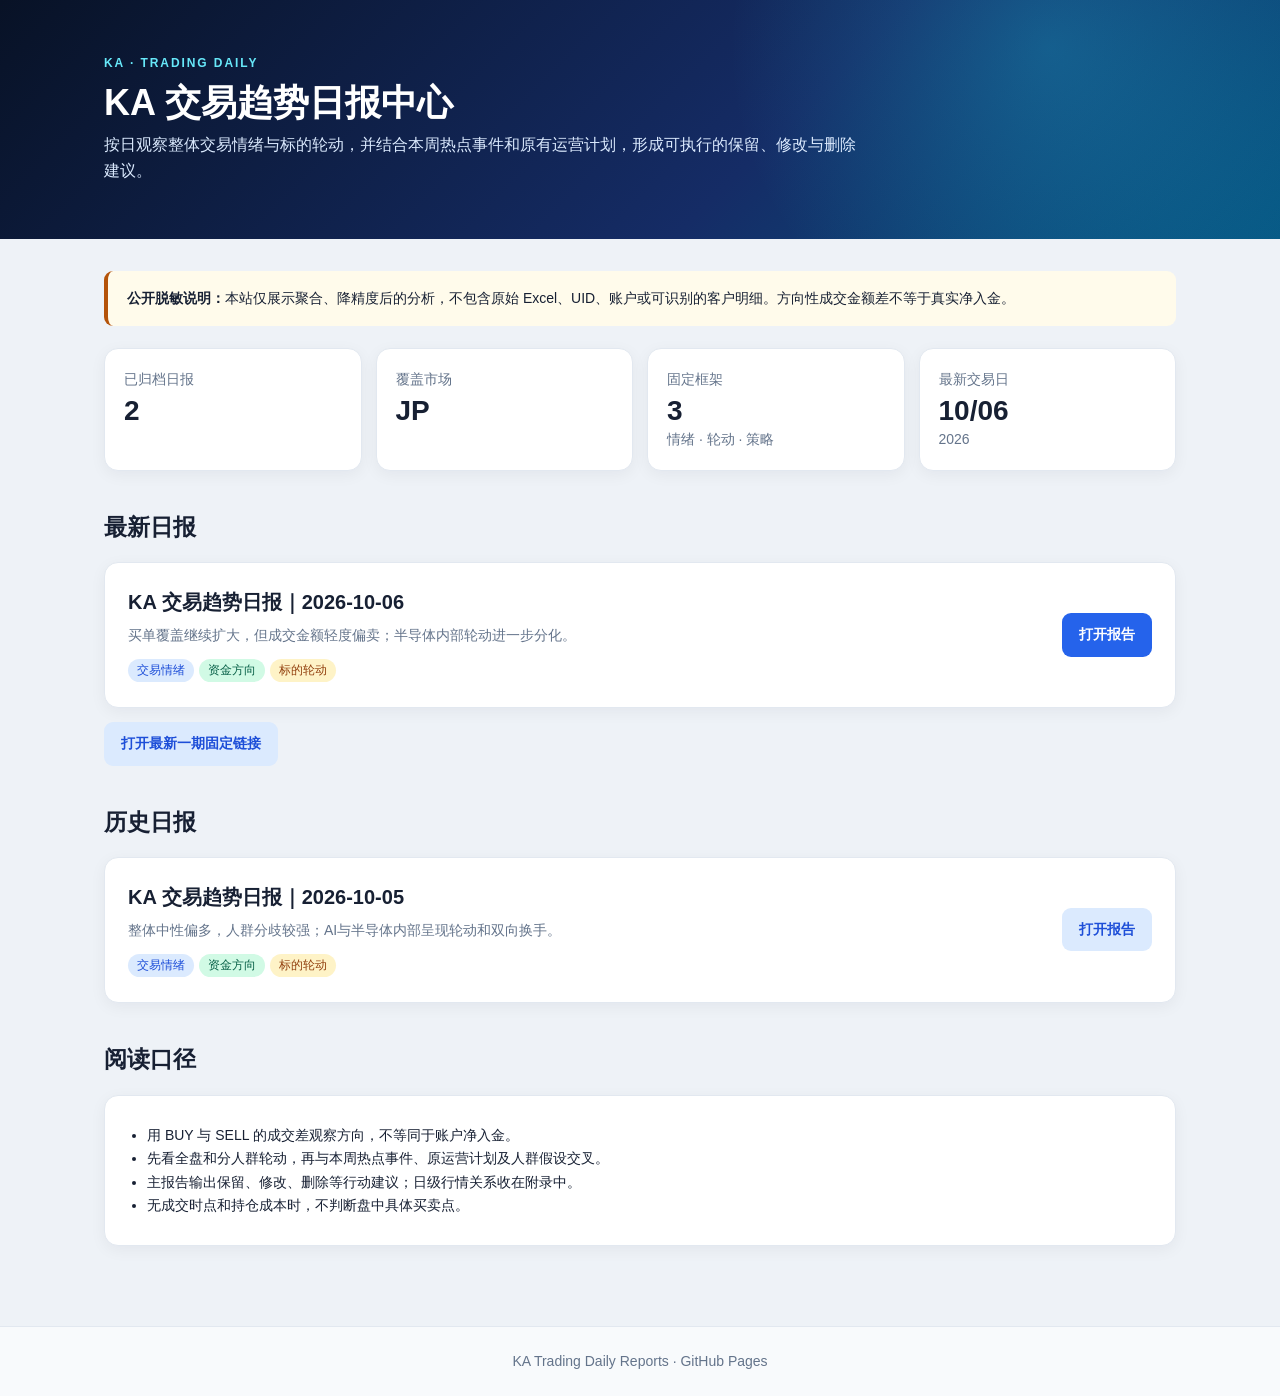
==== index.html @ fd9e090b "Publish KA trading report for 2026-10-06 Co-Authored-By: Claude <noreply@anthropic.com>" ====
<!doctype html>
<html lang="zh-CN">
<head>
  <meta charset="utf-8">
  <meta name="viewport" content="width=device-width,initial-scale=1">
  <meta name="robots" content="noindex,nofollow">
  <title>KA 交易趋势日报中心</title>
  <link rel="stylesheet" href="assets/site.css">
</head>
<body>
<header class="hero"><div class="shell"><div class="eyebrow">KA · TRADING DAILY</div><h1>KA 交易趋势日报中心</h1><p>按日观察整体交易情绪与标的轮动，并结合本周热点事件和原有运营计划，形成可执行的保留、修改与删除建议。</p></div></header>
<main class="shell wrap">
  <div class="notice"><strong>公开脱敏说明：</strong>本站仅展示聚合、降精度后的分析，不包含原始 Excel、UID、账户或可识别的客户明细。方向性成交金额差不等于真实净入金。</div>
  <div class="summary">
    <div class="card"><div class="label">已归档日报</div><div class="value">2</div></div>
    <div class="card"><div class="label">覆盖市场</div><div class="value">JP</div></div>
    <div class="card"><div class="label">固定框架</div><div class="value">3</div><div class="label">情绪 · 轮动 · 策略</div></div>
    <div class="card"><div class="label">最新交易日</div><div class="value">10/06</div><div class="label">2026</div></div>
  </div>
  <h2 class="section-title">最新日报</h2>
  <article class="report-card">
    <div><h2>KA 交易趋势日报｜2026-10-06</h2><p>买单覆盖继续扩大，但成交金额轻度偏卖；半导体内部轮动进一步分化。</p><div class="tags"><span class="tag">交易情绪</span><span class="tag green">资金方向</span><span class="tag amber">标的轮动</span></div></div>
    <a class="button" href="reports/2026/2026-10-06/?v=20261007-1">打开报告</a>
  </article>
  <p><a class="button secondary" href="latest.html">打开最新一期固定链接</a></p>
  <h2 class="section-title">历史日报</h2>
  <article class="report-card">
    <div><h2>KA 交易趋势日报｜2026-10-05</h2><p>整体中性偏多，人群分歧较强；AI与半导体内部呈现轮动和双向换手。</p><div class="tags"><span class="tag">交易情绪</span><span class="tag green">资金方向</span><span class="tag amber">标的轮动</span></div></div>
    <a class="button secondary" href="reports/2026/2026-10-05/?v=20261006-5">打开报告</a>
  </article>
  <h2 class="section-title">阅读口径</h2>
  <section class="panel"><ul><li>用 BUY 与 SELL 的成交差观察方向，不等同于账户净入金。</li><li>先看全盘和分人群轮动，再与本周热点事件、原运营计划及人群假设交叉。</li><li>主报告输出保留、修改、删除等行动建议；日级行情关系收在附录中。</li><li>无成交时点和持仓成本时，不判断盘中具体买卖点。</li></ul></section>
</main>
<footer>KA Trading Daily Reports · GitHub Pages</footer>
</body>
</html>
---- assets/site.css ----
:root{--ink:#172033;--muted:#64748b;--line:#e2e8f0;--soft:#f8fafc;--blue:#2563eb;--navy:#0f172a;--cyan:#0891b2;--red:#dc2626;--red-soft:#fef2f2;--amber:#b45309;--amber-soft:#fffbeb;--green:#047857;--green-soft:#ecfdf5;--purple:#7c3aed;--purple-soft:#f5f3ff}*{box-sizing:border-box}html{scroll-behavior:smooth}body{margin:0;color:var(--ink);background:#eef2f7;font:14px/1.65 -apple-system,BlinkMacSystemFont,"Segoe UI","PingFang SC","Hiragino Sans GB","Microsoft YaHei",sans-serif}.shell{max-width:1120px;margin:0 auto;padding-left:24px;padding-right:24px}.hero{padding:54px 0;color:#fff;background:radial-gradient(circle at 82% 20%,rgba(34,211,238,.24),transparent 30%),linear-gradient(135deg,#081226,#152c66 60%,#075985)}.hero h1{margin:7px 0 8px;font-size:36px;line-height:1.2}.hero p{max-width:760px;margin:0;color:#dbeafe;font-size:16px}.eyebrow{color:#67e8f9;font-size:12px;font-weight:750;letter-spacing:.16em}.back{display:inline-block;margin-bottom:18px;color:#bae6fd;text-decoration:none}.wrap,.report-body{padding-top:32px;padding-bottom:64px}.notice,.callout{padding:16px 19px;border-left:4px solid var(--amber);border-radius:9px;background:var(--amber-soft)}.callout{border-color:var(--blue);background:#eff6ff}.callout.green{border-color:var(--green);background:var(--green-soft)}.callout.red{border-color:var(--red);background:var(--red-soft)}.summary,.cards,.signals{display:grid;grid-template-columns:repeat(4,1fr);gap:14px;margin:22px 0}.mini-chart{display:grid;grid-template-columns:1fr 1fr;gap:18px;padding:18px 20px;border:1px solid var(--line);border-radius:13px;background:#fff}.chart-group strong{display:block;margin-bottom:9px}.bar-row{display:grid;grid-template-columns:42px 1fr 50px;gap:8px;align-items:center;margin:7px 0}.bar-row b{text-align:right;font-size:12px}.track{height:9px;overflow:hidden;border-radius:9px;background:#e2e8f0}.track i{display:block;height:100%;border-radius:9px}.buy-bar{background:#ef4444}.sell-bar{background:#10b981}.chart-note{grid-column:1/-1;padding-top:11px;border-top:1px solid var(--line);color:var(--muted) }.card,.report-card,.panel{border:1px solid var(--line);border-radius:14px;background:#fff;box-shadow:0 4px 16px rgba(15,23,42,.05)}.card{padding:19px}.label{color:var(--muted)}.value{margin-top:3px;font-size:28px;font-weight:780;line-height:1.2}.delta-pos{color:var(--red)}.delta-neg{color:var(--green)}.section-title{margin:38px 0 15px;font-size:23px}.report-card{display:grid;grid-template-columns:1fr auto;gap:24px;align-items:center;padding:23px;margin:14px 0}.report-card h2{margin:0 0 5px;font-size:20px}.report-card p{margin:4px 0;color:var(--muted)}.tags{margin-top:10px}.tag{display:inline-block;margin:2px 5px 2px 0;padding:2px 9px;border-radius:999px;color:#1d4ed8;background:#dbeafe;font-size:12px}.tag.green{color:#065f46;background:#d1fae5}.tag.amber{color:#92400e;background:#fef3c7}.tag.red{color:#991b1b;background:#fee2e2}.button{display:inline-block;padding:10px 17px;border-radius:9px;color:#fff;background:var(--blue);text-decoration:none;font-weight:680;white-space:nowrap}.button.secondary{color:#1d4ed8;background:#dbeafe}.report-hero{padding:38px 0}.report-hero h1{font-size:31px}.report-body h2{margin:40px 0 15px;padding-bottom:9px;border-bottom:2px solid var(--line);font-size:23px}.report-body h3{margin:26px 0 10px;font-size:18px}.lead{font-size:16px}.panel{padding:20px;margin:16px 0}.executive{font-size:15px}.signal-card{position:relative;padding:20px 17px 17px;border:1px solid var(--line);border-radius:12px;background:#fff;overflow:hidden}.signal-card i{position:absolute;inset:0 0 auto 0;width:100%;height:5px}.signal-card.stable i{background:var(--green)}.signal-card.alert i{background:var(--red)}.signal-card.watch i{background:var(--amber)}.signal-card strong{display:block;margin:3px 0;font-size:18px}.signal-card small,.signal-card span{display:block;color:var(--muted)}table{width:100%;border-collapse:collapse;margin:13px 0 23px;background:#fff}th,td{padding:11px 12px;border:1px solid var(--line);text-align:left;vertical-align:top}th{background:#f1f5f9;font-weight:680;white-space:nowrap}tbody tr:nth-child(even){background:#fbfdff}.num{text-align:right;font-variant-numeric:tabular-nums}.up{color:var(--red);font-weight:700}.down{color:var(--green);font-weight:700}.muted{color:var(--muted)}ul,ol{margin:8px 0 8px 22px;padding:0}.asset-grid{display:grid;grid-template-columns:1fr 1fr;gap:14px;margin:16px 0}.asset-card{padding:19px 20px;border:1px solid var(--line);border-radius:13px;background:#fff;box-shadow:0 4px 14px rgba(15,23,42,.04)}.asset-card:last-child:nth-child(odd){grid-column:1/-1}.asset-head{display:flex;align-items:center;justify-content:space-between;gap:12px;margin-bottom:8px}.asset-card p{margin:7px 0}.tag.move-up-buy{color:#991b1b;background:#fee2e2;font-weight:700}.tag.move-up-mixed{color:#6b21a8;background:#f3e8ff;font-weight:700}.tag.move-down-buy{color:#92400e;background:#fef3c7;font-weight:700}.tag.move-down-sell{color:#065f46;background:#d1fae5;font-weight:700}.report-layout{position:relative;max-width:1380px;display:grid;grid-template-columns:190px minmax(0,1120px);gap:26px;padding-top:32px;padding-bottom:64px}.report-content{min-width:0}.toc{position:sticky;top:18px;align-self:start;padding:16px;border:1px solid var(--line);border-radius:12px;background:#fff;box-shadow:0 4px 14px rgba(15,23,42,.05)}.toc strong{display:block;margin-bottom:8px}.toc a{display:block;padding:7px 8px;border-radius:7px;color:#475569;text-decoration:none}.toc a:hover{color:#1d4ed8;background:#eff6ff}.report-content h2{scroll-margin-top:18px}.loop-grid{display:grid;grid-template-columns:1fr 1fr;gap:10px;margin:14px 0}.loop-grid>div{display:flex;flex-direction:column;padding:14px 16px;border-radius:10px;background:var(--soft)}.loop-grid small{color:var(--muted);font-weight:700}.loop-grid strong{margin:3px 0}.loop-grid span{color:#475569}.strategy-flow{display:grid;grid-template-columns:minmax(120px,1fr) 22px minmax(140px,1.1fr) 22px minmax(150px,1.2fr) 22px minmax(150px,1.2fr) 22px minmax(170px,1.35fr);align-items:stretch;gap:7px;margin:16px 0}.strategy-flow>div{display:flex;flex-direction:column;justify-content:center;min-height:102px;padding:14px;border:1px solid #bfdbfe;border-radius:11px;background:linear-gradient(180deg,#fff,#eff6ff)}.strategy-flow>b{align-self:center;color:#94a3b8;font-size:20px}.strategy-flow small{color:#1d4ed8;font-weight:750}.strategy-flow strong{margin:4px 0}.strategy-flow span{color:#475569}.strategy-meta{display:flex;flex-wrap:wrap;gap:8px;margin:10px 0 15px}.strategy-meta span{padding:7px 10px;border-radius:999px;background:var(--soft);color:#475569;font-size:12px}.principle-columns{display:grid;grid-template-columns:1fr 1fr;gap:18px}.principle-columns h3{margin-top:0}.appendix-stack{display:grid;gap:10px}.appendix-stack .panel{margin:0}.anomaly-list,.opportunity-map{display:grid;gap:10px;margin-top:12px}.anomaly-list>div,.opportunity-map>div{padding:14px 16px;border-left:3px solid var(--amber);border-radius:8px;background:var(--soft)}.anomaly-list p,.opportunity-map p{margin:5px 0}.principles-grid{display:grid;grid-template-columns:1fr 1fr;gap:14px}.principles-grid article{padding:18px 20px;border:1px solid var(--line);border-radius:12px;background:#fff}.principles-grid h3{margin-top:0}.action-summary ul,.executive ul{margin-bottom:0}.decision-legend{display:flex;flex-wrap:wrap;gap:16px;margin:15px 0;color:var(--muted)}.decision-legend span{display:flex;align-items:center;gap:7px}.decision-legend i{width:11px;height:11px;border-radius:50%}.delete-dot{background:var(--red)}.keep-dot{background:var(--green)}.hold-dot{background:var(--amber)}.decision-label{margin:3px 0 0;color:var(--muted);font-weight:700}.inline-detail{margin-top:13px;padding:12px 15px;border-radius:9px;background:var(--soft)}.inline-detail summary{cursor:pointer;font-weight:700}.decision-card{margin:18px 0;padding:22px 24px;border:1px solid var(--line);border-left:6px solid var(--blue);border-radius:14px;background:#fff;box-shadow:0 4px 16px rgba(15,23,42,.05)}.decision-card.delete{border-left-color:var(--red)}.decision-card.keep{border-left-color:var(--green)}.decision-card.hold{border-left-color:var(--amber)}.decision-head{display:flex;align-items:flex-start;gap:14px;margin-bottom:12px}.decision-head h3{margin:4px 0 0;font-size:20px}.decision-no{display:flex;flex:0 0 38px;align-items:center;justify-content:center;width:38px;height:38px;border-radius:50%;color:#fff;background:var(--navy);font-weight:800}.ad-groups{display:grid;grid-template-columns:1fr 1fr;gap:12px;margin:15px 0}.ad-groups>div{padding:15px 17px;border-radius:10px;background:var(--soft)}.storyline{margin-top:16px;padding:15px 18px;border-radius:10px;background:#eff6ff}.storyline ul{margin-bottom:0}.appendix summary{cursor:pointer;color:#1d4ed8}.appendix[open] summary{margin-bottom:14px}.source{padding:18px 20px;border:1px solid var(--line);border-radius:10px;background:var(--soft);color:#475569}footer{padding:23px;text-align:center;color:var(--muted);border-top:1px solid var(--line);background:#f8fafc}@media(max-width:1100px){.report-layout{display:block;max-width:1120px}.toc{position:static;display:flex;gap:6px;overflow-x:auto;margin-bottom:18px}.toc strong{display:none}.toc a{white-space:nowrap}.strategy-flow{grid-template-columns:1fr}.strategy-flow>b{transform:rotate(90deg);height:20px}}@media(max-width:820px){.summary,.cards,.signals{grid-template-columns:1fr 1fr}.report-card,.ad-groups,.asset-grid,.principles-grid,.loop-grid,.principle-columns,.mini-chart{grid-template-columns:1fr}.chart-note{grid-column:auto}.asset-card:last-child:nth-child(odd){grid-column:auto}table{display:block;overflow-x:auto;font-size:12px}.hero h1{font-size:29px}}@media(max-width:520px){.summary,.cards,.signals{grid-template-columns:1fr}.shell{padding-left:17px;padding-right:17px}}@media print{body{background:#fff}.hero{-webkit-print-color-adjust:exact;print-color-adjust:exact}.panel,.card{break-inside:avoid}}
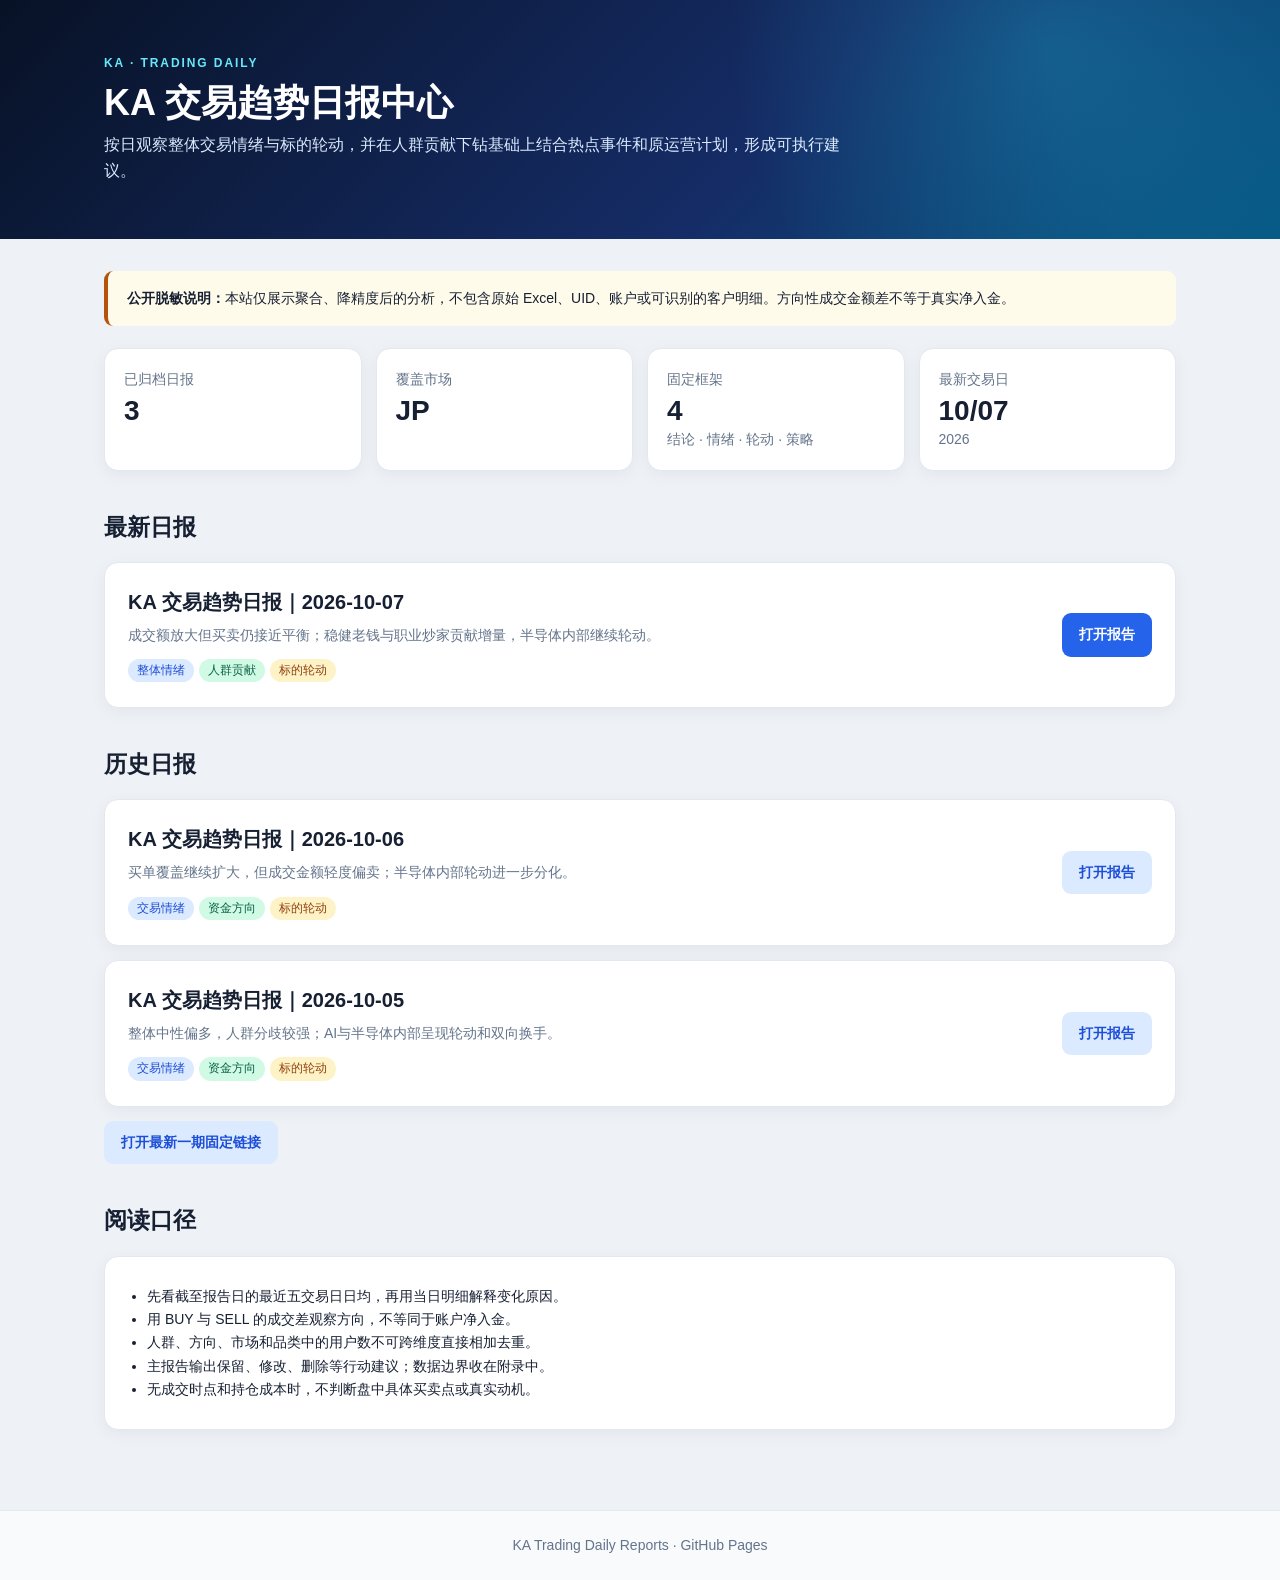
==== commit 963876b0: "Publish 2026-10-07 KA trading report" ====
--- a/index.html
+++ b/index.html
@@ -8,28 +8,32 @@
   <link rel="stylesheet" href="assets/site.css">
 </head>
 <body>
-<header class="hero"><div class="shell"><div class="eyebrow">KA · TRADING DAILY</div><h1>KA 交易趋势日报中心</h1><p>按日观察整体交易情绪与标的轮动，并结合本周热点事件和原有运营计划，形成可执行的保留、修改与删除建议。</p></div></header>
+<header class="hero"><div class="shell"><div class="eyebrow">KA · TRADING DAILY</div><h1>KA 交易趋势日报中心</h1><p>按日观察整体交易情绪与标的轮动，并在人群贡献下钻基础上结合热点事件和原运营计划，形成可执行建议。</p></div></header>
 <main class="shell wrap">
   <div class="notice"><strong>公开脱敏说明：</strong>本站仅展示聚合、降精度后的分析，不包含原始 Excel、UID、账户或可识别的客户明细。方向性成交金额差不等于真实净入金。</div>
   <div class="summary">
-    <div class="card"><div class="label">已归档日报</div><div class="value">2</div></div>
+    <div class="card"><div class="label">已归档日报</div><div class="value">3</div></div>
     <div class="card"><div class="label">覆盖市场</div><div class="value">JP</div></div>
-    <div class="card"><div class="label">固定框架</div><div class="value">3</div><div class="label">情绪 · 轮动 · 策略</div></div>
-    <div class="card"><div class="label">最新交易日</div><div class="value">10/06</div><div class="label">2026</div></div>
+    <div class="card"><div class="label">固定框架</div><div class="value">4</div><div class="label">结论 · 情绪 · 轮动 · 策略</div></div>
+    <div class="card"><div class="label">最新交易日</div><div class="value">10/07</div><div class="label">2026</div></div>
   </div>
   <h2 class="section-title">最新日报</h2>
   <article class="report-card">
+    <div><h2>KA 交易趋势日报｜2026-10-07</h2><p>成交额放大但买卖仍接近平衡；稳健老钱与职业炒家贡献增量，半导体内部继续轮动。</p><div class="tags"><span class="tag">整体情绪</span><span class="tag green">人群贡献</span><span class="tag amber">标的轮动</span></div></div>
+    <a class="button" href="reports/2026/2026-10-07/?v=20261008-1">打开报告</a>
+  </article>
+  <h2 class="section-title">历史日报</h2>
+  <article class="report-card">
     <div><h2>KA 交易趋势日报｜2026-10-06</h2><p>买单覆盖继续扩大，但成交金额轻度偏卖；半导体内部轮动进一步分化。</p><div class="tags"><span class="tag">交易情绪</span><span class="tag green">资金方向</span><span class="tag amber">标的轮动</span></div></div>
-    <a class="button" href="reports/2026/2026-10-06/?v=20261007-1">打开报告</a>
+    <a class="button secondary" href="reports/2026/2026-10-06/?v=20261007-1">打开报告</a>
   </article>
-  <p><a class="button secondary" href="latest.html">打开最新一期固定链接</a></p>
-  <h2 class="section-title">历史日报</h2>
   <article class="report-card">
     <div><h2>KA 交易趋势日报｜2026-10-05</h2><p>整体中性偏多，人群分歧较强；AI与半导体内部呈现轮动和双向换手。</p><div class="tags"><span class="tag">交易情绪</span><span class="tag green">资金方向</span><span class="tag amber">标的轮动</span></div></div>
     <a class="button secondary" href="reports/2026/2026-10-05/?v=20261006-5">打开报告</a>
   </article>
+  <p><a class="button secondary" href="latest.html">打开最新一期固定链接</a></p>
   <h2 class="section-title">阅读口径</h2>
-  <section class="panel"><ul><li>用 BUY 与 SELL 的成交差观察方向，不等同于账户净入金。</li><li>先看全盘和分人群轮动，再与本周热点事件、原运营计划及人群假设交叉。</li><li>主报告输出保留、修改、删除等行动建议；日级行情关系收在附录中。</li><li>无成交时点和持仓成本时，不判断盘中具体买卖点。</li></ul></section>
+  <section class="panel"><ul><li>先看截至报告日的最近五交易日日均，再用当日明细解释变化原因。</li><li>用 BUY 与 SELL 的成交差观察方向，不等同于账户净入金。</li><li>人群、方向、市场和品类中的用户数不可跨维度直接相加去重。</li><li>主报告输出保留、修改、删除等行动建议；数据边界收在附录中。</li><li>无成交时点和持仓成本时，不判断盘中具体买卖点或真实动机。</li></ul></section>
 </main>
 <footer>KA Trading Daily Reports · GitHub Pages</footer>
 </body>
--- a/assets/site.css
+++ b/assets/site.css
@@ -1 +1 @@
-:root{--ink:#172033;--muted:#64748b;--line:#e2e8f0;--soft:#f8fafc;--blue:#2563eb;--navy:#0f172a;--cyan:#0891b2;--red:#dc2626;--red-soft:#fef2f2;--amber:#b45309;--amber-soft:#fffbeb;--green:#047857;--green-soft:#ecfdf5;--purple:#7c3aed;--purple-soft:#f5f3ff}*{box-sizing:border-box}html{scroll-behavior:smooth}body{margin:0;color:var(--ink);background:#eef2f7;font:14px/1.65 -apple-system,BlinkMacSystemFont,"Segoe UI","PingFang SC","Hiragino Sans GB","Microsoft YaHei",sans-serif}.shell{max-width:1120px;margin:0 auto;padding-left:24px;padding-right:24px}.hero{padding:54px 0;color:#fff;background:radial-gradient(circle at 82% 20%,rgba(34,211,238,.24),transparent 30%),linear-gradient(135deg,#081226,#152c66 60%,#075985)}.hero h1{margin:7px 0 8px;font-size:36px;line-height:1.2}.hero p{max-width:760px;margin:0;color:#dbeafe;font-size:16px}.eyebrow{color:#67e8f9;font-size:12px;font-weight:750;letter-spacing:.16em}.back{display:inline-block;margin-bottom:18px;color:#bae6fd;text-decoration:none}.wrap,.report-body{padding-top:32px;padding-bottom:64px}.notice,.callout{padding:16px 19px;border-left:4px solid var(--amber);border-radius:9px;background:var(--amber-soft)}.callout{border-color:var(--blue);background:#eff6ff}.callout.green{border-color:var(--green);background:var(--green-soft)}.callout.red{border-color:var(--red);background:var(--red-soft)}.summary,.cards,.signals{display:grid;grid-template-columns:repeat(4,1fr);gap:14px;margin:22px 0}.mini-chart{display:grid;grid-template-columns:1fr 1fr;gap:18px;padding:18px 20px;border:1px solid var(--line);border-radius:13px;background:#fff}.chart-group strong{display:block;margin-bottom:9px}.bar-row{display:grid;grid-template-columns:42px 1fr 50px;gap:8px;align-items:center;margin:7px 0}.bar-row b{text-align:right;font-size:12px}.track{height:9px;overflow:hidden;border-radius:9px;background:#e2e8f0}.track i{display:block;height:100%;border-radius:9px}.buy-bar{background:#ef4444}.sell-bar{background:#10b981}.chart-note{grid-column:1/-1;padding-top:11px;border-top:1px solid var(--line);color:var(--muted) }.card,.report-card,.panel{border:1px solid var(--line);border-radius:14px;background:#fff;box-shadow:0 4px 16px rgba(15,23,42,.05)}.card{padding:19px}.label{color:var(--muted)}.value{margin-top:3px;font-size:28px;font-weight:780;line-height:1.2}.delta-pos{color:var(--red)}.delta-neg{color:var(--green)}.section-title{margin:38px 0 15px;font-size:23px}.report-card{display:grid;grid-template-columns:1fr auto;gap:24px;align-items:center;padding:23px;margin:14px 0}.report-card h2{margin:0 0 5px;font-size:20px}.report-card p{margin:4px 0;color:var(--muted)}.tags{margin-top:10px}.tag{display:inline-block;margin:2px 5px 2px 0;padding:2px 9px;border-radius:999px;color:#1d4ed8;background:#dbeafe;font-size:12px}.tag.green{color:#065f46;background:#d1fae5}.tag.amber{color:#92400e;background:#fef3c7}.tag.red{color:#991b1b;background:#fee2e2}.button{display:inline-block;padding:10px 17px;border-radius:9px;color:#fff;background:var(--blue);text-decoration:none;font-weight:680;white-space:nowrap}.button.secondary{color:#1d4ed8;background:#dbeafe}.report-hero{padding:38px 0}.report-hero h1{font-size:31px}.report-body h2{margin:40px 0 15px;padding-bottom:9px;border-bottom:2px solid var(--line);font-size:23px}.report-body h3{margin:26px 0 10px;font-size:18px}.lead{font-size:16px}.panel{padding:20px;margin:16px 0}.executive{font-size:15px}.signal-card{position:relative;padding:20px 17px 17px;border:1px solid var(--line);border-radius:12px;background:#fff;overflow:hidden}.signal-card i{position:absolute;inset:0 0 auto 0;width:100%;height:5px}.signal-card.stable i{background:var(--green)}.signal-card.alert i{background:var(--red)}.signal-card.watch i{background:var(--amber)}.signal-card strong{display:block;margin:3px 0;font-size:18px}.signal-card small,.signal-card span{display:block;color:var(--muted)}table{width:100%;border-collapse:collapse;margin:13px 0 23px;background:#fff}th,td{padding:11px 12px;border:1px solid var(--line);text-align:left;vertical-align:top}th{background:#f1f5f9;font-weight:680;white-space:nowrap}tbody tr:nth-child(even){background:#fbfdff}.num{text-align:right;font-variant-numeric:tabular-nums}.up{color:var(--red);font-weight:700}.down{color:var(--green);font-weight:700}.muted{color:var(--muted)}ul,ol{margin:8px 0 8px 22px;padding:0}.asset-grid{display:grid;grid-template-columns:1fr 1fr;gap:14px;margin:16px 0}.asset-card{padding:19px 20px;border:1px solid var(--line);border-radius:13px;background:#fff;box-shadow:0 4px 14px rgba(15,23,42,.04)}.asset-card:last-child:nth-child(odd){grid-column:1/-1}.asset-head{display:flex;align-items:center;justify-content:space-between;gap:12px;margin-bottom:8px}.asset-card p{margin:7px 0}.tag.move-up-buy{color:#991b1b;background:#fee2e2;font-weight:700}.tag.move-up-mixed{color:#6b21a8;background:#f3e8ff;font-weight:700}.tag.move-down-buy{color:#92400e;background:#fef3c7;font-weight:700}.tag.move-down-sell{color:#065f46;background:#d1fae5;font-weight:700}.report-layout{position:relative;max-width:1380px;display:grid;grid-template-columns:190px minmax(0,1120px);gap:26px;padding-top:32px;padding-bottom:64px}.report-content{min-width:0}.toc{position:sticky;top:18px;align-self:start;padding:16px;border:1px solid var(--line);border-radius:12px;background:#fff;box-shadow:0 4px 14px rgba(15,23,42,.05)}.toc strong{display:block;margin-bottom:8px}.toc a{display:block;padding:7px 8px;border-radius:7px;color:#475569;text-decoration:none}.toc a:hover{color:#1d4ed8;background:#eff6ff}.report-content h2{scroll-margin-top:18px}.loop-grid{display:grid;grid-template-columns:1fr 1fr;gap:10px;margin:14px 0}.loop-grid>div{display:flex;flex-direction:column;padding:14px 16px;border-radius:10px;background:var(--soft)}.loop-grid small{color:var(--muted);font-weight:700}.loop-grid strong{margin:3px 0}.loop-grid span{color:#475569}.strategy-flow{display:grid;grid-template-columns:minmax(120px,1fr) 22px minmax(140px,1.1fr) 22px minmax(150px,1.2fr) 22px minmax(150px,1.2fr) 22px minmax(170px,1.35fr);align-items:stretch;gap:7px;margin:16px 0}.strategy-flow>div{display:flex;flex-direction:column;justify-content:center;min-height:102px;padding:14px;border:1px solid #bfdbfe;border-radius:11px;background:linear-gradient(180deg,#fff,#eff6ff)}.strategy-flow>b{align-self:center;color:#94a3b8;font-size:20px}.strategy-flow small{color:#1d4ed8;font-weight:750}.strategy-flow strong{margin:4px 0}.strategy-flow span{color:#475569}.strategy-meta{display:flex;flex-wrap:wrap;gap:8px;margin:10px 0 15px}.strategy-meta span{padding:7px 10px;border-radius:999px;background:var(--soft);color:#475569;font-size:12px}.principle-columns{display:grid;grid-template-columns:1fr 1fr;gap:18px}.principle-columns h3{margin-top:0}.appendix-stack{display:grid;gap:10px}.appendix-stack .panel{margin:0}.anomaly-list,.opportunity-map{display:grid;gap:10px;margin-top:12px}.anomaly-list>div,.opportunity-map>div{padding:14px 16px;border-left:3px solid var(--amber);border-radius:8px;background:var(--soft)}.anomaly-list p,.opportunity-map p{margin:5px 0}.principles-grid{display:grid;grid-template-columns:1fr 1fr;gap:14px}.principles-grid article{padding:18px 20px;border:1px solid var(--line);border-radius:12px;background:#fff}.principles-grid h3{margin-top:0}.action-summary ul,.executive ul{margin-bottom:0}.decision-legend{display:flex;flex-wrap:wrap;gap:16px;margin:15px 0;color:var(--muted)}.decision-legend span{display:flex;align-items:center;gap:7px}.decision-legend i{width:11px;height:11px;border-radius:50%}.delete-dot{background:var(--red)}.keep-dot{background:var(--green)}.hold-dot{background:var(--amber)}.decision-label{margin:3px 0 0;color:var(--muted);font-weight:700}.inline-detail{margin-top:13px;padding:12px 15px;border-radius:9px;background:var(--soft)}.inline-detail summary{cursor:pointer;font-weight:700}.decision-card{margin:18px 0;padding:22px 24px;border:1px solid var(--line);border-left:6px solid var(--blue);border-radius:14px;background:#fff;box-shadow:0 4px 16px rgba(15,23,42,.05)}.decision-card.delete{border-left-color:var(--red)}.decision-card.keep{border-left-color:var(--green)}.decision-card.hold{border-left-color:var(--amber)}.decision-head{display:flex;align-items:flex-start;gap:14px;margin-bottom:12px}.decision-head h3{margin:4px 0 0;font-size:20px}.decision-no{display:flex;flex:0 0 38px;align-items:center;justify-content:center;width:38px;height:38px;border-radius:50%;color:#fff;background:var(--navy);font-weight:800}.ad-groups{display:grid;grid-template-columns:1fr 1fr;gap:12px;margin:15px 0}.ad-groups>div{padding:15px 17px;border-radius:10px;background:var(--soft)}.storyline{margin-top:16px;padding:15px 18px;border-radius:10px;background:#eff6ff}.storyline ul{margin-bottom:0}.appendix summary{cursor:pointer;color:#1d4ed8}.appendix[open] summary{margin-bottom:14px}.source{padding:18px 20px;border:1px solid var(--line);border-radius:10px;background:var(--soft);color:#475569}footer{padding:23px;text-align:center;color:var(--muted);border-top:1px solid var(--line);background:#f8fafc}@media(max-width:1100px){.report-layout{display:block;max-width:1120px}.toc{position:static;display:flex;gap:6px;overflow-x:auto;margin-bottom:18px}.toc strong{display:none}.toc a{white-space:nowrap}.strategy-flow{grid-template-columns:1fr}.strategy-flow>b{transform:rotate(90deg);height:20px}}@media(max-width:820px){.summary,.cards,.signals{grid-template-columns:1fr 1fr}.report-card,.ad-groups,.asset-grid,.principles-grid,.loop-grid,.principle-columns,.mini-chart{grid-template-columns:1fr}.chart-note{grid-column:auto}.asset-card:last-child:nth-child(odd){grid-column:auto}table{display:block;overflow-x:auto;font-size:12px}.hero h1{font-size:29px}}@media(max-width:520px){.summary,.cards,.signals{grid-template-columns:1fr}.shell{padding-left:17px;padding-right:17px}}@media print{body{background:#fff}.hero{-webkit-print-color-adjust:exact;print-color-adjust:exact}.panel,.card{break-inside:avoid}}
+:root{--ink:#172033;--muted:#64748b;--line:#e2e8f0;--soft:#f8fafc;--blue:#2563eb;--navy:#0f172a;--cyan:#0891b2;--red:#dc2626;--red-soft:#fef2f2;--amber:#b45309;--amber-soft:#fffbeb;--green:#047857;--green-soft:#ecfdf5;--purple:#7c3aed;--purple-soft:#f5f3ff}*{box-sizing:border-box}html{scroll-behavior:smooth}body{margin:0;color:var(--ink);background:#eef2f7;font:14px/1.65 -apple-system,BlinkMacSystemFont,"Segoe UI","PingFang SC","Hiragino Sans GB","Microsoft YaHei",sans-serif}.shell{max-width:1120px;margin:0 auto;padding-left:24px;padding-right:24px}.hero{padding:54px 0;color:#fff;background:radial-gradient(circle at 82% 20%,rgba(34,211,238,.24),transparent 30%),linear-gradient(135deg,#081226,#152c66 60%,#075985)}.hero h1{margin:7px 0 8px;font-size:36px;line-height:1.2}.hero p{max-width:760px;margin:0;color:#dbeafe;font-size:16px}.eyebrow{color:#67e8f9;font-size:12px;font-weight:750;letter-spacing:.16em}.back{display:inline-block;margin-bottom:18px;color:#bae6fd;text-decoration:none}.wrap,.report-body{padding-top:32px;padding-bottom:64px}.notice,.callout{padding:16px 19px;border-left:4px solid var(--amber);border-radius:9px;background:var(--amber-soft)}.callout{border-color:var(--blue);background:#eff6ff}.callout.green{border-color:var(--green);background:var(--green-soft)}.callout.red{border-color:var(--red);background:var(--red-soft)}.summary,.cards,.signals{display:grid;grid-template-columns:repeat(4,1fr);gap:14px;margin:22px 0}.mini-chart{display:grid;grid-template-columns:1fr 1fr;gap:18px;padding:18px 20px;border:1px solid var(--line);border-radius:13px;background:#fff}.chart-group strong{display:block;margin-bottom:9px}.bar-row{display:grid;grid-template-columns:42px 1fr 50px;gap:8px;align-items:center;margin:7px 0}.bar-row b{text-align:right;font-size:12px}.track{height:9px;overflow:hidden;border-radius:9px;background:#e2e8f0}.track i{display:block;height:100%;border-radius:9px}.buy-bar{background:#ef4444}.sell-bar{background:#10b981}.chart-note{grid-column:1/-1;padding-top:11px;border-top:1px solid var(--line);color:var(--muted) }.card,.report-card,.panel{border:1px solid var(--line);border-radius:14px;background:#fff;box-shadow:0 4px 16px rgba(15,23,42,.05)}.card{padding:19px}.label{color:var(--muted)}.value{margin-top:3px;font-size:28px;font-weight:780;line-height:1.2}.delta-pos{color:var(--red)}.delta-neg{color:var(--green)}.section-title{margin:38px 0 15px;font-size:23px}.report-card{display:grid;grid-template-columns:1fr auto;gap:24px;align-items:center;padding:23px;margin:14px 0}.report-card h2{margin:0 0 5px;font-size:20px}.report-card p{margin:4px 0;color:var(--muted)}.tags{margin-top:10px}.tag{display:inline-block;margin:2px 5px 2px 0;padding:2px 9px;border-radius:999px;color:#1d4ed8;background:#dbeafe;font-size:12px}.tag.green{color:#065f46;background:#d1fae5}.tag.amber{color:#92400e;background:#fef3c7}.tag.red{color:#991b1b;background:#fee2e2}.button{display:inline-block;padding:10px 17px;border-radius:9px;color:#fff;background:var(--blue);text-decoration:none;font-weight:680;white-space:nowrap}.button.secondary{color:#1d4ed8;background:#dbeafe}.report-hero{padding:38px 0}.report-hero h1{font-size:31px}.report-body h2{margin:40px 0 15px;padding-bottom:9px;border-bottom:2px solid var(--line);font-size:23px}.report-body h3{margin:26px 0 10px;font-size:18px}.lead{font-size:16px}.panel{padding:20px;margin:16px 0}.executive{font-size:15px}.signal-card{position:relative;padding:20px 17px 17px;border:1px solid var(--line);border-radius:12px;background:#fff;overflow:hidden}.signal-card i{position:absolute;inset:0 0 auto 0;width:100%;height:5px}.signal-card.stable i{background:var(--green)}.signal-card.alert i{background:var(--red)}.signal-card.watch i{background:var(--amber)}.signal-card strong{display:block;margin:3px 0;font-size:18px}.signal-card small,.signal-card span{display:block;color:var(--muted)}table{width:100%;border-collapse:collapse;margin:13px 0 23px;background:#fff}th,td{padding:11px 12px;border:1px solid var(--line);text-align:left;vertical-align:top}th{background:#f1f5f9;font-weight:680;white-space:nowrap}tbody tr:nth-child(even){background:#fbfdff}.num{text-align:right;font-variant-numeric:tabular-nums}.up{color:var(--red);font-weight:700}.down{color:var(--green);font-weight:700}.muted{color:var(--muted)}ul,ol{margin:8px 0 8px 22px;padding:0}.asset-grid,.crowd-grid{display:grid;grid-template-columns:1fr 1fr;gap:14px;margin:16px 0}.asset-card,.crowd-card{padding:19px 20px;border:1px solid var(--line);border-radius:13px;background:#fff;box-shadow:0 4px 14px rgba(15,23,42,.04)}.crowd-card.focus{grid-column:1/-1;border-left:5px solid var(--green)}.crowd-head{display:flex;align-items:center;justify-content:space-between;gap:12px;margin-bottom:8px}.crowd-card p{margin:7px 0}.asset-card:last-child:nth-child(odd){grid-column:1/-1}.asset-head{display:flex;align-items:center;justify-content:space-between;gap:12px;margin-bottom:8px}.asset-card p{margin:7px 0}.tag.move-up-buy{color:#991b1b;background:#fee2e2;font-weight:700}.tag.move-up-mixed{color:#6b21a8;background:#f3e8ff;font-weight:700}.tag.move-down-buy{color:#92400e;background:#fef3c7;font-weight:700}.tag.move-down-sell{color:#065f46;background:#d1fae5;font-weight:700}.report-layout{position:relative;max-width:1380px;display:grid;grid-template-columns:190px minmax(0,1120px);gap:26px;padding-top:32px;padding-bottom:64px}.report-content{min-width:0}.toc{position:sticky;top:18px;align-self:start;padding:16px;border:1px solid var(--line);border-radius:12px;background:#fff;box-shadow:0 4px 14px rgba(15,23,42,.05)}.toc strong{display:block;margin-bottom:8px}.toc a{display:block;padding:7px 8px;border-radius:7px;color:#475569;text-decoration:none}.toc a:hover{color:#1d4ed8;background:#eff6ff}.report-content h2{scroll-margin-top:18px}.loop-grid{display:grid;grid-template-columns:1fr 1fr;gap:10px;margin:14px 0}.loop-grid>div{display:flex;flex-direction:column;padding:14px 16px;border-radius:10px;background:var(--soft)}.loop-grid small{color:var(--muted);font-weight:700}.loop-grid strong{margin:3px 0}.loop-grid span{color:#475569}.strategy-flow{display:grid;grid-template-columns:minmax(120px,1fr) 22px minmax(140px,1.1fr) 22px minmax(150px,1.2fr) 22px minmax(150px,1.2fr) 22px minmax(170px,1.35fr);align-items:stretch;gap:7px;margin:16px 0}.strategy-flow>div{display:flex;flex-direction:column;justify-content:center;min-height:102px;padding:14px;border:1px solid #bfdbfe;border-radius:11px;background:linear-gradient(180deg,#fff,#eff6ff)}.strategy-flow>b{align-self:center;color:#94a3b8;font-size:20px}.strategy-flow small{color:#1d4ed8;font-weight:750}.strategy-flow strong{margin:4px 0}.strategy-flow span{color:#475569}.strategy-meta{display:flex;flex-wrap:wrap;gap:8px;margin:10px 0 15px}.strategy-meta span{padding:7px 10px;border-radius:999px;background:var(--soft);color:#475569;font-size:12px}.principle-columns{display:grid;grid-template-columns:1fr 1fr;gap:18px}.principle-columns h3{margin-top:0}.appendix-stack{display:grid;gap:10px}.appendix-stack .panel{margin:0}.anomaly-list,.opportunity-map{display:grid;gap:10px;margin-top:12px}.anomaly-list>div,.opportunity-map>div{padding:14px 16px;border-left:3px solid var(--amber);border-radius:8px;background:var(--soft)}.anomaly-list p,.opportunity-map p{margin:5px 0}.principles-grid{display:grid;grid-template-columns:1fr 1fr;gap:14px}.principles-grid article{padding:18px 20px;border:1px solid var(--line);border-radius:12px;background:#fff}.principles-grid h3{margin-top:0}.action-summary ul,.executive ul{margin-bottom:0}.decision-legend{display:flex;flex-wrap:wrap;gap:16px;margin:15px 0;color:var(--muted)}.decision-legend span{display:flex;align-items:center;gap:7px}.decision-legend i{width:11px;height:11px;border-radius:50%}.delete-dot{background:var(--red)}.keep-dot{background:var(--green)}.hold-dot{background:var(--amber)}.decision-label{margin:3px 0 0;color:var(--muted);font-weight:700}.inline-detail{margin-top:13px;padding:12px 15px;border-radius:9px;background:var(--soft)}.inline-detail summary{cursor:pointer;font-weight:700}.decision-card{margin:18px 0;padding:22px 24px;border:1px solid var(--line);border-left:6px solid var(--blue);border-radius:14px;background:#fff;box-shadow:0 4px 16px rgba(15,23,42,.05)}.decision-card.delete{border-left-color:var(--red)}.decision-card.keep{border-left-color:var(--green)}.decision-card.hold{border-left-color:var(--amber)}.decision-head{display:flex;align-items:flex-start;gap:14px;margin-bottom:12px}.decision-head h3{margin:4px 0 0;font-size:20px}.decision-no{display:flex;flex:0 0 38px;align-items:center;justify-content:center;width:38px;height:38px;border-radius:50%;color:#fff;background:var(--navy);font-weight:800}.ad-groups{display:grid;grid-template-columns:1fr 1fr;gap:12px;margin:15px 0}.ad-groups>div{padding:15px 17px;border-radius:10px;background:var(--soft)}.storyline{margin-top:16px;padding:15px 18px;border-radius:10px;background:#eff6ff}.storyline ul{margin-bottom:0}.appendix summary{cursor:pointer;color:#1d4ed8}.appendix[open] summary{margin-bottom:14px}.source{padding:18px 20px;border:1px solid var(--line);border-radius:10px;background:var(--soft);color:#475569}.conclusion-grid{display:grid;grid-template-columns:1fr 1fr;gap:10px;margin-top:12px}.conclusion-grid>div{display:flex;flex-direction:column;padding:13px 15px;border:1px solid #bfdbfe;border-radius:10px;background:rgba(255,255,255,.62)}.conclusion-grid small{color:#475569;font-weight:750}.conclusion-grid b{margin:3px 0;font-size:16px}.conclusion-grid span{color:var(--muted)}.crowd-trend-grid{display:grid;grid-template-columns:repeat(6,1fr);gap:12px;margin:16px 0}.trend-card{grid-column:span 2;padding:18px;border:1px solid var(--line);border-radius:13px;background:#fff;box-shadow:0 4px 14px rgba(15,23,42,.04)}.trend-card.emphasis{border-top:5px solid var(--green)}.trend-card.compact{grid-column:span 3}.trend-title{display:flex;align-items:center;justify-content:space-between;gap:8px}.trend-amount{margin:9px 0 7px;font-size:25px;font-weight:800}.trend-amount small{color:var(--muted);font-size:12px;font-weight:600}.delta-row{display:flex;flex-wrap:wrap;gap:6px}.delta-row span{padding:2px 7px;border-radius:999px;background:var(--soft);font-size:11px}.contribution-bar{height:6px;margin:12px 0 8px;overflow:hidden;border-radius:8px;background:#e2e8f0}.contribution-bar i{display:block;height:100%;border-radius:8px;background:linear-gradient(90deg,var(--blue),var(--cyan))}.trend-card ul{margin:9px 0 0 18px;color:#475569}.rotation-summary{display:grid;grid-template-columns:1fr 38px 1fr;align-items:center;gap:10px;margin:16px 0}.rotation-arrow{text-align:center;color:#94a3b8;font-size:25px}.rotation-lane{display:flex;flex-wrap:wrap;gap:7px;align-items:center;padding:16px 18px;border-radius:12px}.rotation-lane.buy{background:var(--red-soft);border:1px solid #fecaca}.rotation-lane.sell{background:var(--green-soft);border:1px solid #a7f3d0}.rotation-lane small{width:100%;font-weight:750}.rotation-lane strong{font-size:17px}.rotation-lane span{padding:3px 8px;border-radius:999px;background:rgba(255,255,255,.72);font-size:12px}.metric-strip{display:flex;flex-wrap:wrap;gap:8px;margin:10px 0}.metric-strip span{display:flex;flex-direction:column;padding:7px 10px;border-radius:8px;background:var(--soft);color:var(--muted);font-size:11px}.metric-strip b{color:var(--ink);font-size:14px}.asset-card ul{margin-left:18px}.theme-chips{display:flex;flex-wrap:wrap;gap:6px;margin-top:11px}.theme-chips span{padding:3px 8px;border-radius:999px;color:#475569;background:#eef2ff;font-size:11px;font-weight:650}.trade-map{display:grid;grid-template-columns:1fr 1fr;gap:12px}.trade-map>article{overflow:hidden;border:1px solid var(--line);border-radius:12px;background:#fff}.trade-map>article:last-child:nth-child(odd){grid-column:1/-1}.trade-map header{display:flex;justify-content:space-between;padding:11px 14px;background:#f1f5f9}.trade-map header span{color:var(--muted);font-size:12px}.trade-columns{display:grid;grid-template-columns:1fr 1fr}.trade-columns>div{display:flex;flex-direction:column;gap:4px;padding:12px 14px}.trade-buy{border-right:1px solid var(--line)}.trade-buy b{color:var(--red)}.trade-sell b{color:var(--green)}.trade-columns span{color:#475569;font-size:12px}.calendar-strip{display:grid;gap:14px;margin:16px 0}.calendar-card{display:grid;grid-template-columns:94px 1fr;overflow:hidden;border:1px solid var(--line);border-left:6px solid var(--blue);border-radius:14px;background:#fff;box-shadow:0 4px 14px rgba(15,23,42,.04)}.calendar-card.go{border-left-color:var(--green)}.calendar-card.strengthen{border-left-color:var(--red)}.calendar-card.downgrade{border-left-color:var(--amber)}.calendar-card>.calendar-date{display:flex;flex-direction:column;align-items:center;justify-content:center;padding:17px 10px;background:var(--soft)}.calendar-date b{font-size:22px}.calendar-date span{color:var(--muted);font-size:12px}.calendar-card>div:last-child{padding:15px 18px}.calendar-card h3{margin:0}.calendar-card p{margin:5px 0}.calendar-card ul{margin-top:7px}footer{padding:23px;text-align:center;color:var(--muted);border-top:1px solid var(--line);background:#f8fafc}@media(max-width:1100px){.report-layout{display:block;max-width:1120px}.toc{position:static;display:flex;gap:6px;overflow-x:auto;margin-bottom:18px}.toc strong{display:none}.toc a{white-space:nowrap}.strategy-flow{grid-template-columns:1fr}.strategy-flow>b{transform:rotate(90deg);height:20px}}@media(max-width:820px){.summary,.cards,.signals{grid-template-columns:1fr 1fr}.report-card,.ad-groups,.asset-grid,.crowd-grid,.principles-grid,.loop-grid,.principle-columns,.mini-chart,.conclusion-grid,.trade-map,.rotation-summary{grid-template-columns:1fr}.crowd-trend-grid{grid-template-columns:1fr 1fr}.trend-card,.trend-card.compact{grid-column:auto}.rotation-arrow{transform:rotate(90deg)}.calendar-card{grid-template-columns:72px 1fr}.chart-note{grid-column:auto}.asset-card:last-child:nth-child(odd),.crowd-card.focus,.trade-map>article:last-child:nth-child(odd){grid-column:auto}table{display:block;overflow-x:auto;font-size:12px}.hero h1{font-size:29px}}@media(max-width:520px){.summary,.cards,.signals,.crowd-trend-grid{grid-template-columns:1fr}.trade-columns{grid-template-columns:1fr}.trade-buy{border-right:0;border-bottom:1px solid var(--line)}.calendar-card{grid-template-columns:1fr}.calendar-card>.calendar-date{flex-direction:row;gap:8px}.shell{padding-left:17px;padding-right:17px}}@media print{body{background:#fff}.hero{-webkit-print-color-adjust:exact;print-color-adjust:exact}.panel,.card{break-inside:avoid}}
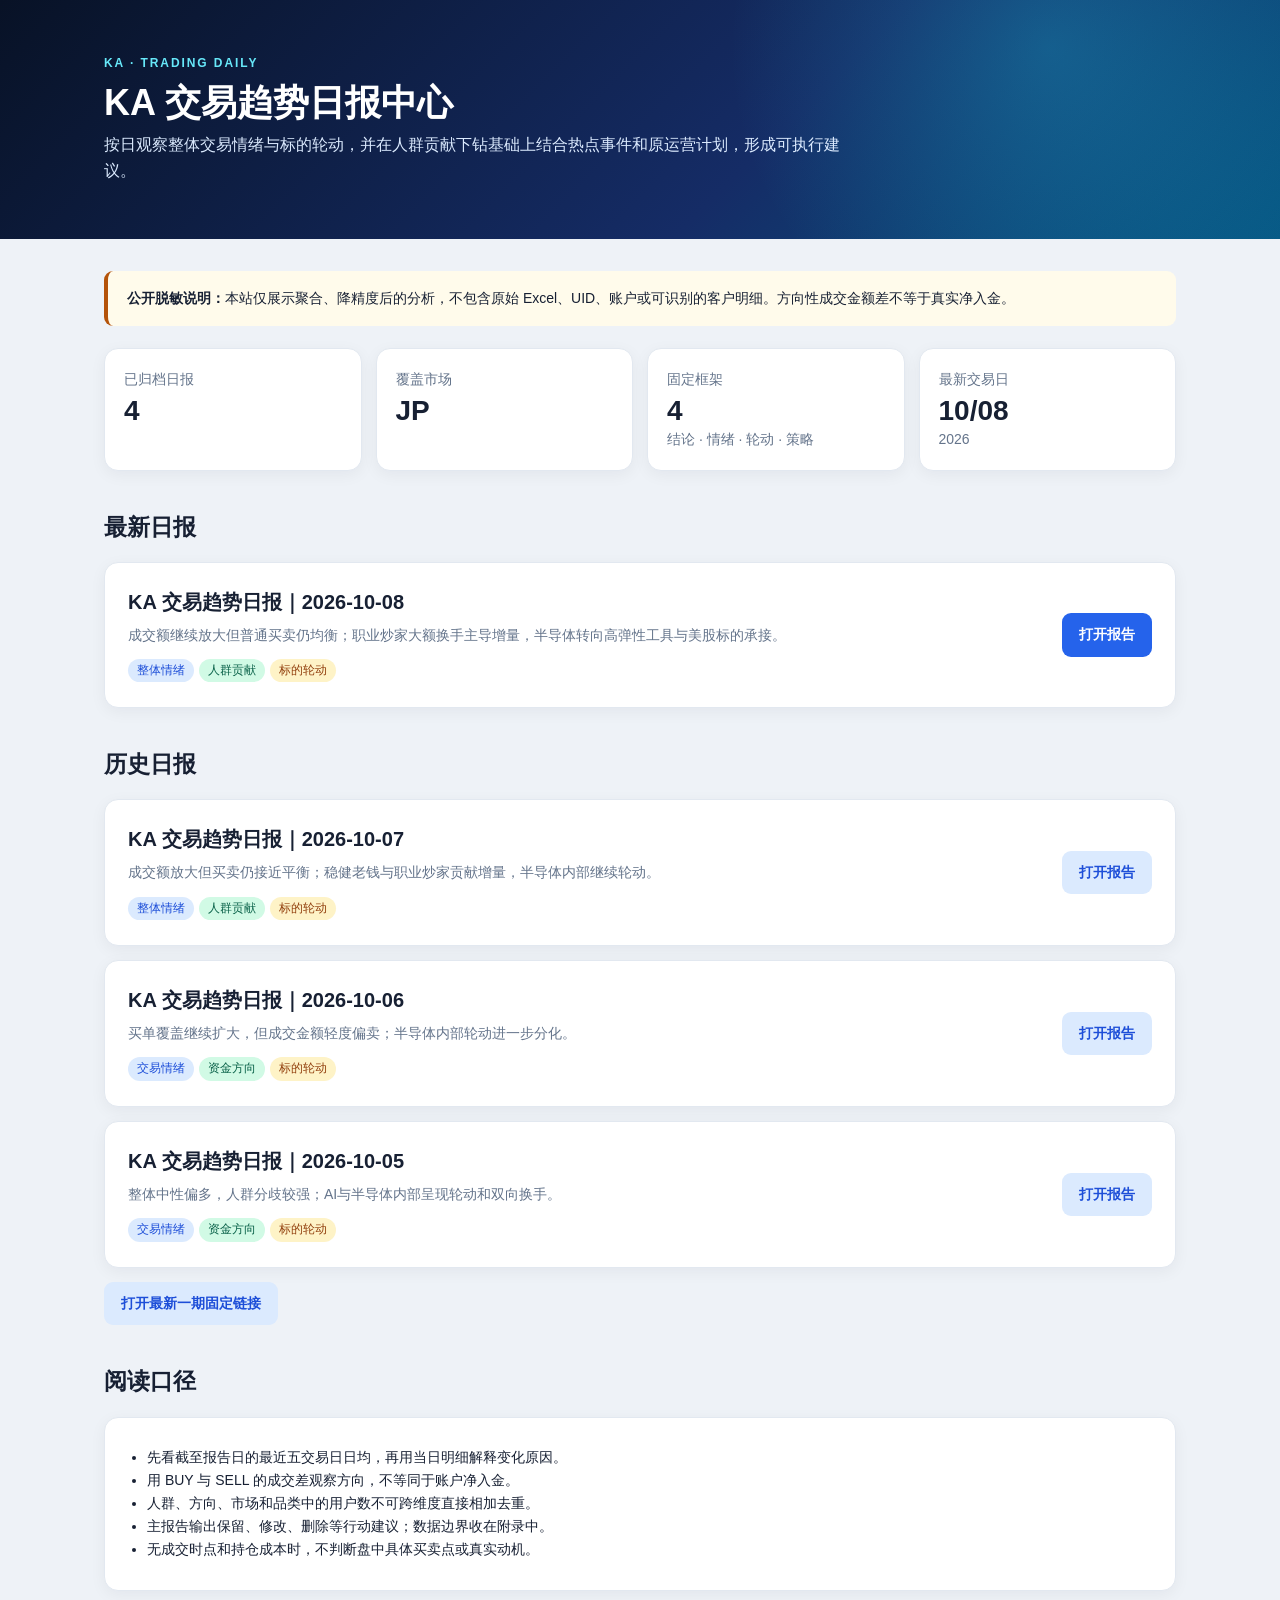
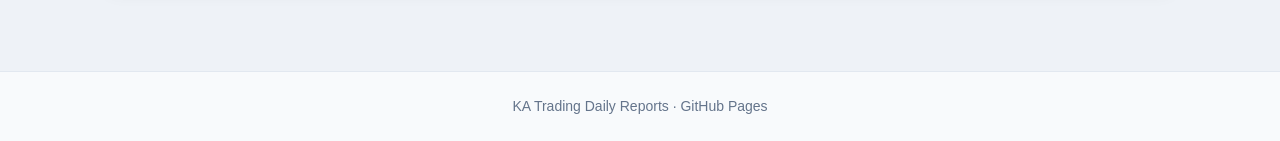
==== commit d44c266f: "Publish 2026-10-08 KA trading report" ====
--- a/index.html
+++ b/index.html
@@ -12,17 +12,21 @@
 <main class="shell wrap">
   <div class="notice"><strong>公开脱敏说明：</strong>本站仅展示聚合、降精度后的分析，不包含原始 Excel、UID、账户或可识别的客户明细。方向性成交金额差不等于真实净入金。</div>
   <div class="summary">
-    <div class="card"><div class="label">已归档日报</div><div class="value">3</div></div>
+    <div class="card"><div class="label">已归档日报</div><div class="value">4</div></div>
     <div class="card"><div class="label">覆盖市场</div><div class="value">JP</div></div>
     <div class="card"><div class="label">固定框架</div><div class="value">4</div><div class="label">结论 · 情绪 · 轮动 · 策略</div></div>
-    <div class="card"><div class="label">最新交易日</div><div class="value">10/07</div><div class="label">2026</div></div>
+    <div class="card"><div class="label">最新交易日</div><div class="value">10/08</div><div class="label">2026</div></div>
   </div>
   <h2 class="section-title">最新日报</h2>
   <article class="report-card">
-    <div><h2>KA 交易趋势日报｜2026-10-07</h2><p>成交额放大但买卖仍接近平衡；稳健老钱与职业炒家贡献增量，半导体内部继续轮动。</p><div class="tags"><span class="tag">整体情绪</span><span class="tag green">人群贡献</span><span class="tag amber">标的轮动</span></div></div>
-    <a class="button" href="reports/2026/2026-10-07/?v=20261008-1">打开报告</a>
+    <div><h2>KA 交易趋势日报｜2026-10-08</h2><p>成交额继续放大但普通买卖仍均衡；职业炒家大额换手主导增量，半导体转向高弹性工具与美股标的承接。</p><div class="tags"><span class="tag">整体情绪</span><span class="tag green">人群贡献</span><span class="tag amber">标的轮动</span></div></div>
+    <a class="button" href="reports/2026/2026-10-08/?v=20261009-1">打开报告</a>
   </article>
   <h2 class="section-title">历史日报</h2>
+  <article class="report-card">
+    <div><h2>KA 交易趋势日报｜2026-10-07</h2><p>成交额放大但买卖仍接近平衡；稳健老钱与职业炒家贡献增量，半导体内部继续轮动。</p><div class="tags"><span class="tag">整体情绪</span><span class="tag green">人群贡献</span><span class="tag amber">标的轮动</span></div></div>
+    <a class="button secondary" href="reports/2026/2026-10-07/?v=20261008-1">打开报告</a>
+  </article>
   <article class="report-card">
     <div><h2>KA 交易趋势日报｜2026-10-06</h2><p>买单覆盖继续扩大，但成交金额轻度偏卖；半导体内部轮动进一步分化。</p><div class="tags"><span class="tag">交易情绪</span><span class="tag green">资金方向</span><span class="tag amber">标的轮动</span></div></div>
     <a class="button secondary" href="reports/2026/2026-10-06/?v=20261007-1">打开报告</a>
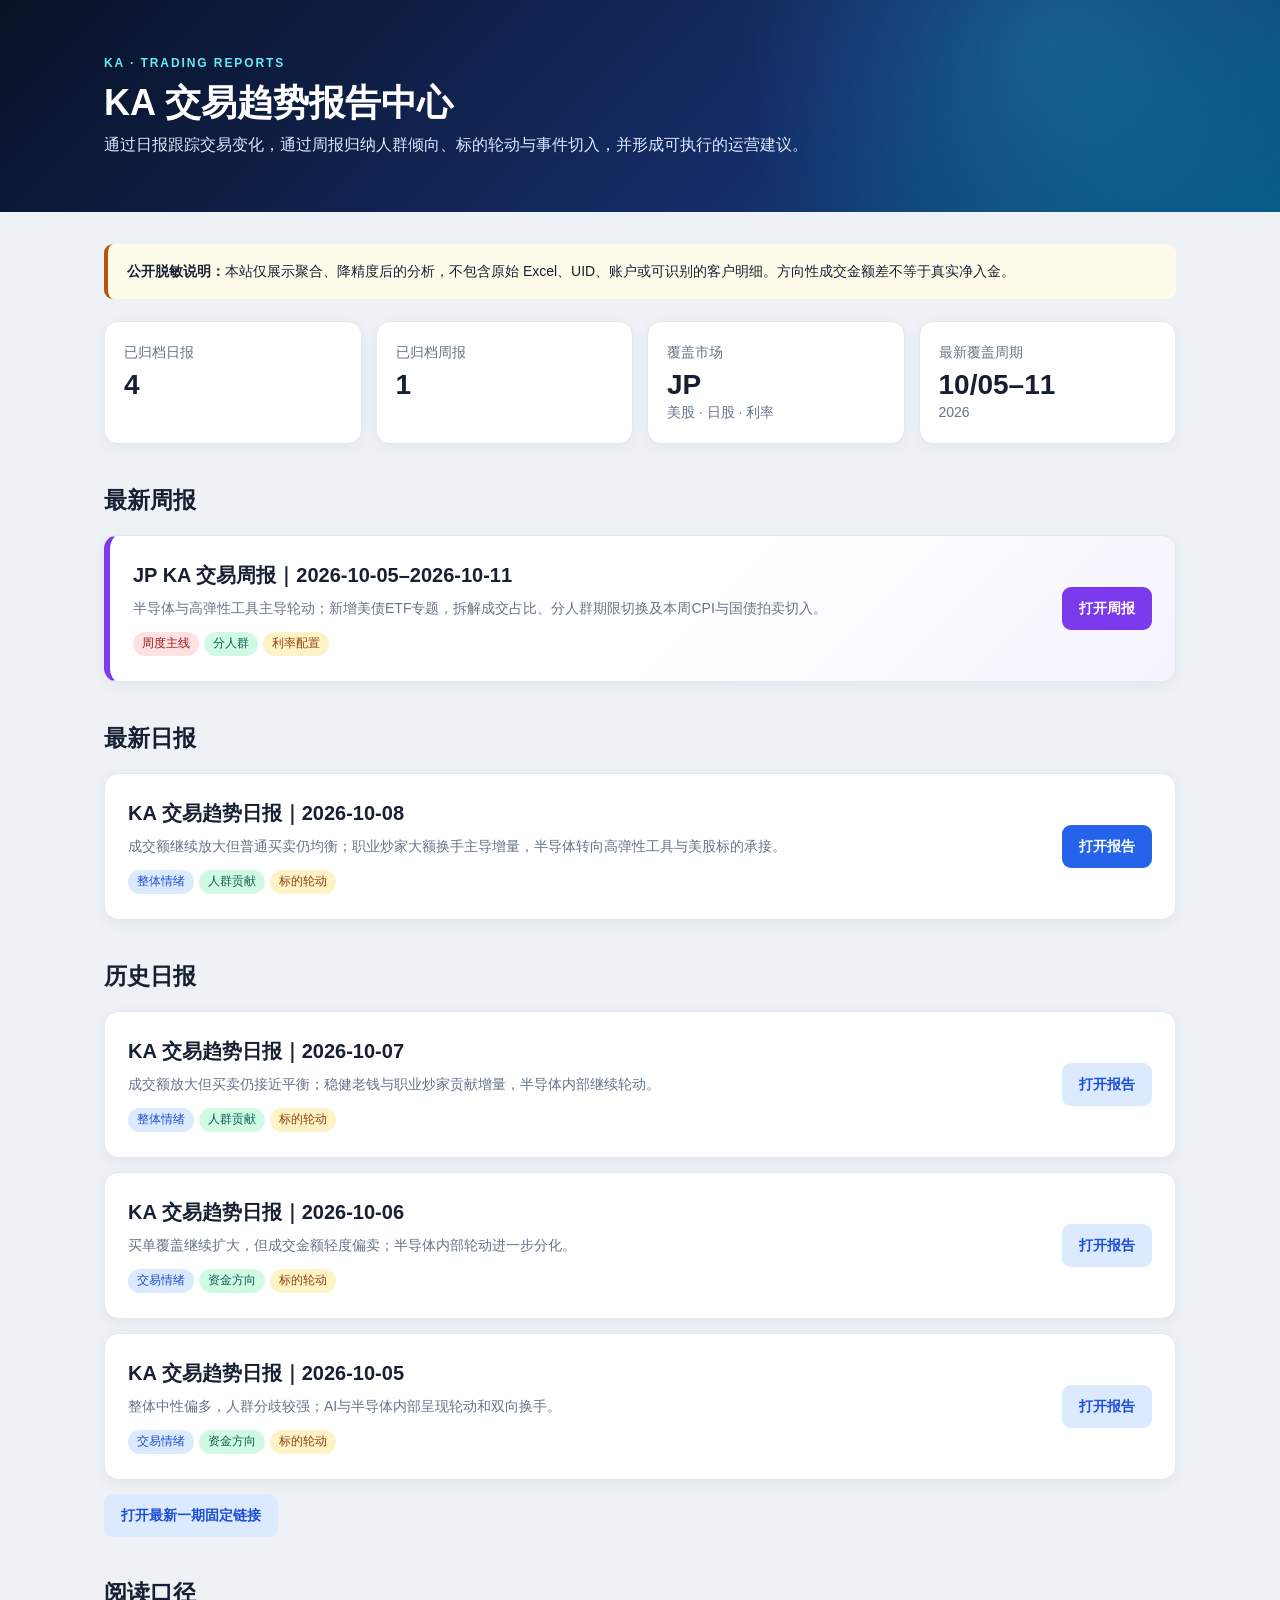
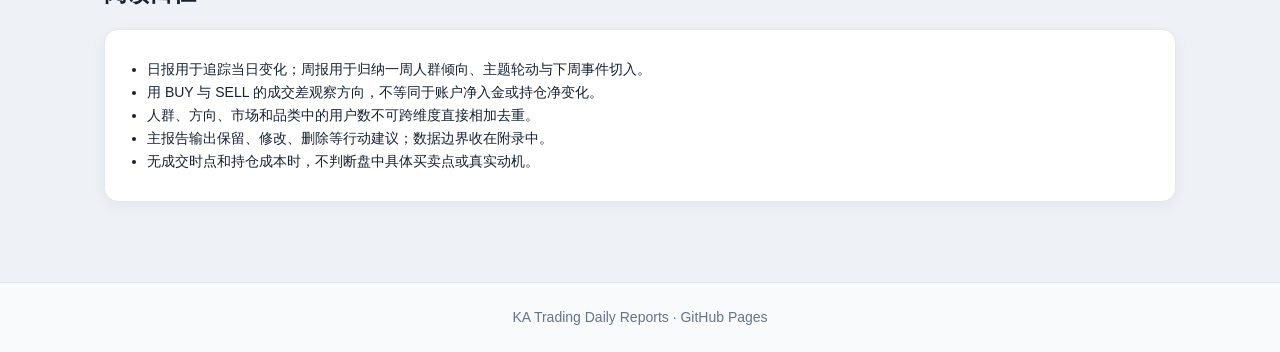
==== commit b64392fc: "Publish 2026-10-05 to 2026-10-11 KA weekly report" ====
--- a/index.html
+++ b/index.html
@@ -4,19 +4,24 @@
   <meta charset="utf-8">
   <meta name="viewport" content="width=device-width,initial-scale=1">
   <meta name="robots" content="noindex,nofollow">
-  <title>KA 交易趋势日报中心</title>
+  <title>KA 交易趋势报告中心</title>
   <link rel="stylesheet" href="assets/site.css">
 </head>
 <body>
-<header class="hero"><div class="shell"><div class="eyebrow">KA · TRADING DAILY</div><h1>KA 交易趋势日报中心</h1><p>按日观察整体交易情绪与标的轮动，并在人群贡献下钻基础上结合热点事件和原运营计划，形成可执行建议。</p></div></header>
+<header class="hero"><div class="shell"><div class="eyebrow">KA · TRADING REPORTS</div><h1>KA 交易趋势报告中心</h1><p>通过日报跟踪交易变化，通过周报归纳人群倾向、标的轮动与事件切入，并形成可执行的运营建议。</p></div></header>
 <main class="shell wrap">
   <div class="notice"><strong>公开脱敏说明：</strong>本站仅展示聚合、降精度后的分析，不包含原始 Excel、UID、账户或可识别的客户明细。方向性成交金额差不等于真实净入金。</div>
   <div class="summary">
     <div class="card"><div class="label">已归档日报</div><div class="value">4</div></div>
-    <div class="card"><div class="label">覆盖市场</div><div class="value">JP</div></div>
-    <div class="card"><div class="label">固定框架</div><div class="value">4</div><div class="label">结论 · 情绪 · 轮动 · 策略</div></div>
-    <div class="card"><div class="label">最新交易日</div><div class="value">10/08</div><div class="label">2026</div></div>
+    <div class="card"><div class="label">已归档周报</div><div class="value">1</div></div>
+    <div class="card"><div class="label">覆盖市场</div><div class="value">JP</div><div class="label">美股 · 日股 · 利率</div></div>
+    <div class="card"><div class="label">最新覆盖周期</div><div class="value">10/05–11</div><div class="label">2026</div></div>
   </div>
+  <h2 class="section-title">最新周报</h2>
+  <article class="report-card weekly-feature">
+    <div><h2>JP KA 交易周报｜2026-10-05–2026-10-11</h2><p>半导体与高弹性工具主导轮动；新增美债ETF专题，拆解成交占比、分人群期限切换及本周CPI与国债拍卖切入。</p><div class="tags"><span class="tag red">周度主线</span><span class="tag green">分人群</span><span class="tag amber">利率配置</span></div></div>
+    <a class="button" href="reports/weekly/2026/2026-10-05_2026-10-11/?v=20261013-1">打开周报</a>
+  </article>
   <h2 class="section-title">最新日报</h2>
   <article class="report-card">
     <div><h2>KA 交易趋势日报｜2026-10-08</h2><p>成交额继续放大但普通买卖仍均衡；职业炒家大额换手主导增量，半导体转向高弹性工具与美股标的承接。</p><div class="tags"><span class="tag">整体情绪</span><span class="tag green">人群贡献</span><span class="tag amber">标的轮动</span></div></div>
@@ -37,7 +42,7 @@
   </article>
   <p><a class="button secondary" href="latest.html">打开最新一期固定链接</a></p>
   <h2 class="section-title">阅读口径</h2>
-  <section class="panel"><ul><li>先看截至报告日的最近五交易日日均，再用当日明细解释变化原因。</li><li>用 BUY 与 SELL 的成交差观察方向，不等同于账户净入金。</li><li>人群、方向、市场和品类中的用户数不可跨维度直接相加去重。</li><li>主报告输出保留、修改、删除等行动建议；数据边界收在附录中。</li><li>无成交时点和持仓成本时，不判断盘中具体买卖点或真实动机。</li></ul></section>
+  <section class="panel"><ul><li>日报用于追踪当日变化；周报用于归纳一周人群倾向、主题轮动与下周事件切入。</li><li>用 BUY 与 SELL 的成交差观察方向，不等同于账户净入金或持仓净变化。</li><li>人群、方向、市场和品类中的用户数不可跨维度直接相加去重。</li><li>主报告输出保留、修改、删除等行动建议；数据边界收在附录中。</li><li>无成交时点和持仓成本时，不判断盘中具体买卖点或真实动机。</li></ul></section>
 </main>
 <footer>KA Trading Daily Reports · GitHub Pages</footer>
 </body>
--- a/assets/site.css
+++ b/assets/site.css
@@ -1 +1 @@
-:root{--ink:#172033;--muted:#64748b;--line:#e2e8f0;--soft:#f8fafc;--blue:#2563eb;--navy:#0f172a;--cyan:#0891b2;--red:#dc2626;--red-soft:#fef2f2;--amber:#b45309;--amber-soft:#fffbeb;--green:#047857;--green-soft:#ecfdf5;--purple:#7c3aed;--purple-soft:#f5f3ff}*{box-sizing:border-box}html{scroll-behavior:smooth}body{margin:0;color:var(--ink);background:#eef2f7;font:14px/1.65 -apple-system,BlinkMacSystemFont,"Segoe UI","PingFang SC","Hiragino Sans GB","Microsoft YaHei",sans-serif}.shell{max-width:1120px;margin:0 auto;padding-left:24px;padding-right:24px}.hero{padding:54px 0;color:#fff;background:radial-gradient(circle at 82% 20%,rgba(34,211,238,.24),transparent 30%),linear-gradient(135deg,#081226,#152c66 60%,#075985)}.hero h1{margin:7px 0 8px;font-size:36px;line-height:1.2}.hero p{max-width:760px;margin:0;color:#dbeafe;font-size:16px}.eyebrow{color:#67e8f9;font-size:12px;font-weight:750;letter-spacing:.16em}.back{display:inline-block;margin-bottom:18px;color:#bae6fd;text-decoration:none}.wrap,.report-body{padding-top:32px;padding-bottom:64px}.notice,.callout{padding:16px 19px;border-left:4px solid var(--amber);border-radius:9px;background:var(--amber-soft)}.callout{border-color:var(--blue);background:#eff6ff}.callout.green{border-color:var(--green);background:var(--green-soft)}.callout.red{border-color:var(--red);background:var(--red-soft)}.summary,.cards,.signals{display:grid;grid-template-columns:repeat(4,1fr);gap:14px;margin:22px 0}.mini-chart{display:grid;grid-template-columns:1fr 1fr;gap:18px;padding:18px 20px;border:1px solid var(--line);border-radius:13px;background:#fff}.chart-group strong{display:block;margin-bottom:9px}.bar-row{display:grid;grid-template-columns:42px 1fr 50px;gap:8px;align-items:center;margin:7px 0}.bar-row b{text-align:right;font-size:12px}.track{height:9px;overflow:hidden;border-radius:9px;background:#e2e8f0}.track i{display:block;height:100%;border-radius:9px}.buy-bar{background:#ef4444}.sell-bar{background:#10b981}.chart-note{grid-column:1/-1;padding-top:11px;border-top:1px solid var(--line);color:var(--muted) }.card,.report-card,.panel{border:1px solid var(--line);border-radius:14px;background:#fff;box-shadow:0 4px 16px rgba(15,23,42,.05)}.card{padding:19px}.label{color:var(--muted)}.value{margin-top:3px;font-size:28px;font-weight:780;line-height:1.2}.delta-pos{color:var(--red)}.delta-neg{color:var(--green)}.section-title{margin:38px 0 15px;font-size:23px}.report-card{display:grid;grid-template-columns:1fr auto;gap:24px;align-items:center;padding:23px;margin:14px 0}.report-card h2{margin:0 0 5px;font-size:20px}.report-card p{margin:4px 0;color:var(--muted)}.tags{margin-top:10px}.tag{display:inline-block;margin:2px 5px 2px 0;padding:2px 9px;border-radius:999px;color:#1d4ed8;background:#dbeafe;font-size:12px}.tag.green{color:#065f46;background:#d1fae5}.tag.amber{color:#92400e;background:#fef3c7}.tag.red{color:#991b1b;background:#fee2e2}.button{display:inline-block;padding:10px 17px;border-radius:9px;color:#fff;background:var(--blue);text-decoration:none;font-weight:680;white-space:nowrap}.button.secondary{color:#1d4ed8;background:#dbeafe}.report-hero{padding:38px 0}.report-hero h1{font-size:31px}.report-body h2{margin:40px 0 15px;padding-bottom:9px;border-bottom:2px solid var(--line);font-size:23px}.report-body h3{margin:26px 0 10px;font-size:18px}.lead{font-size:16px}.panel{padding:20px;margin:16px 0}.executive{font-size:15px}.signal-card{position:relative;padding:20px 17px 17px;border:1px solid var(--line);border-radius:12px;background:#fff;overflow:hidden}.signal-card i{position:absolute;inset:0 0 auto 0;width:100%;height:5px}.signal-card.stable i{background:var(--green)}.signal-card.alert i{background:var(--red)}.signal-card.watch i{background:var(--amber)}.signal-card strong{display:block;margin:3px 0;font-size:18px}.signal-card small,.signal-card span{display:block;color:var(--muted)}table{width:100%;border-collapse:collapse;margin:13px 0 23px;background:#fff}th,td{padding:11px 12px;border:1px solid var(--line);text-align:left;vertical-align:top}th{background:#f1f5f9;font-weight:680;white-space:nowrap}tbody tr:nth-child(even){background:#fbfdff}.num{text-align:right;font-variant-numeric:tabular-nums}.up{color:var(--red);font-weight:700}.down{color:var(--green);font-weight:700}.muted{color:var(--muted)}ul,ol{margin:8px 0 8px 22px;padding:0}.asset-grid,.crowd-grid{display:grid;grid-template-columns:1fr 1fr;gap:14px;margin:16px 0}.asset-card,.crowd-card{padding:19px 20px;border:1px solid var(--line);border-radius:13px;background:#fff;box-shadow:0 4px 14px rgba(15,23,42,.04)}.crowd-card.focus{grid-column:1/-1;border-left:5px solid var(--green)}.crowd-head{display:flex;align-items:center;justify-content:space-between;gap:12px;margin-bottom:8px}.crowd-card p{margin:7px 0}.asset-card:last-child:nth-child(odd){grid-column:1/-1}.asset-head{display:flex;align-items:center;justify-content:space-between;gap:12px;margin-bottom:8px}.asset-card p{margin:7px 0}.tag.move-up-buy{color:#991b1b;background:#fee2e2;font-weight:700}.tag.move-up-mixed{color:#6b21a8;background:#f3e8ff;font-weight:700}.tag.move-down-buy{color:#92400e;background:#fef3c7;font-weight:700}.tag.move-down-sell{color:#065f46;background:#d1fae5;font-weight:700}.report-layout{position:relative;max-width:1380px;display:grid;grid-template-columns:190px minmax(0,1120px);gap:26px;padding-top:32px;padding-bottom:64px}.report-content{min-width:0}.toc{position:sticky;top:18px;align-self:start;padding:16px;border:1px solid var(--line);border-radius:12px;background:#fff;box-shadow:0 4px 14px rgba(15,23,42,.05)}.toc strong{display:block;margin-bottom:8px}.toc a{display:block;padding:7px 8px;border-radius:7px;color:#475569;text-decoration:none}.toc a:hover{color:#1d4ed8;background:#eff6ff}.report-content h2{scroll-margin-top:18px}.loop-grid{display:grid;grid-template-columns:1fr 1fr;gap:10px;margin:14px 0}.loop-grid>div{display:flex;flex-direction:column;padding:14px 16px;border-radius:10px;background:var(--soft)}.loop-grid small{color:var(--muted);font-weight:700}.loop-grid strong{margin:3px 0}.loop-grid span{color:#475569}.strategy-flow{display:grid;grid-template-columns:minmax(120px,1fr) 22px minmax(140px,1.1fr) 22px minmax(150px,1.2fr) 22px minmax(150px,1.2fr) 22px minmax(170px,1.35fr);align-items:stretch;gap:7px;margin:16px 0}.strategy-flow>div{display:flex;flex-direction:column;justify-content:center;min-height:102px;padding:14px;border:1px solid #bfdbfe;border-radius:11px;background:linear-gradient(180deg,#fff,#eff6ff)}.strategy-flow>b{align-self:center;color:#94a3b8;font-size:20px}.strategy-flow small{color:#1d4ed8;font-weight:750}.strategy-flow strong{margin:4px 0}.strategy-flow span{color:#475569}.strategy-meta{display:flex;flex-wrap:wrap;gap:8px;margin:10px 0 15px}.strategy-meta span{padding:7px 10px;border-radius:999px;background:var(--soft);color:#475569;font-size:12px}.principle-columns{display:grid;grid-template-columns:1fr 1fr;gap:18px}.principle-columns h3{margin-top:0}.appendix-stack{display:grid;gap:10px}.appendix-stack .panel{margin:0}.anomaly-list,.opportunity-map{display:grid;gap:10px;margin-top:12px}.anomaly-list>div,.opportunity-map>div{padding:14px 16px;border-left:3px solid var(--amber);border-radius:8px;background:var(--soft)}.anomaly-list p,.opportunity-map p{margin:5px 0}.principles-grid{display:grid;grid-template-columns:1fr 1fr;gap:14px}.principles-grid article{padding:18px 20px;border:1px solid var(--line);border-radius:12px;background:#fff}.principles-grid h3{margin-top:0}.action-summary ul,.executive ul{margin-bottom:0}.decision-legend{display:flex;flex-wrap:wrap;gap:16px;margin:15px 0;color:var(--muted)}.decision-legend span{display:flex;align-items:center;gap:7px}.decision-legend i{width:11px;height:11px;border-radius:50%}.delete-dot{background:var(--red)}.keep-dot{background:var(--green)}.hold-dot{background:var(--amber)}.decision-label{margin:3px 0 0;color:var(--muted);font-weight:700}.inline-detail{margin-top:13px;padding:12px 15px;border-radius:9px;background:var(--soft)}.inline-detail summary{cursor:pointer;font-weight:700}.decision-card{margin:18px 0;padding:22px 24px;border:1px solid var(--line);border-left:6px solid var(--blue);border-radius:14px;background:#fff;box-shadow:0 4px 16px rgba(15,23,42,.05)}.decision-card.delete{border-left-color:var(--red)}.decision-card.keep{border-left-color:var(--green)}.decision-card.hold{border-left-color:var(--amber)}.decision-head{display:flex;align-items:flex-start;gap:14px;margin-bottom:12px}.decision-head h3{margin:4px 0 0;font-size:20px}.decision-no{display:flex;flex:0 0 38px;align-items:center;justify-content:center;width:38px;height:38px;border-radius:50%;color:#fff;background:var(--navy);font-weight:800}.ad-groups{display:grid;grid-template-columns:1fr 1fr;gap:12px;margin:15px 0}.ad-groups>div{padding:15px 17px;border-radius:10px;background:var(--soft)}.storyline{margin-top:16px;padding:15px 18px;border-radius:10px;background:#eff6ff}.storyline ul{margin-bottom:0}.appendix summary{cursor:pointer;color:#1d4ed8}.appendix[open] summary{margin-bottom:14px}.source{padding:18px 20px;border:1px solid var(--line);border-radius:10px;background:var(--soft);color:#475569}.conclusion-grid{display:grid;grid-template-columns:1fr 1fr;gap:10px;margin-top:12px}.conclusion-grid>div{display:flex;flex-direction:column;padding:13px 15px;border:1px solid #bfdbfe;border-radius:10px;background:rgba(255,255,255,.62)}.conclusion-grid small{color:#475569;font-weight:750}.conclusion-grid b{margin:3px 0;font-size:16px}.conclusion-grid span{color:var(--muted)}.crowd-trend-grid{display:grid;grid-template-columns:repeat(6,1fr);gap:12px;margin:16px 0}.trend-card{grid-column:span 2;padding:18px;border:1px solid var(--line);border-radius:13px;background:#fff;box-shadow:0 4px 14px rgba(15,23,42,.04)}.trend-card.emphasis{border-top:5px solid var(--green)}.trend-card.compact{grid-column:span 3}.trend-title{display:flex;align-items:center;justify-content:space-between;gap:8px}.trend-amount{margin:9px 0 7px;font-size:25px;font-weight:800}.trend-amount small{color:var(--muted);font-size:12px;font-weight:600}.delta-row{display:flex;flex-wrap:wrap;gap:6px}.delta-row span{padding:2px 7px;border-radius:999px;background:var(--soft);font-size:11px}.contribution-bar{height:6px;margin:12px 0 8px;overflow:hidden;border-radius:8px;background:#e2e8f0}.contribution-bar i{display:block;height:100%;border-radius:8px;background:linear-gradient(90deg,var(--blue),var(--cyan))}.trend-card ul{margin:9px 0 0 18px;color:#475569}.rotation-summary{display:grid;grid-template-columns:1fr 38px 1fr;align-items:center;gap:10px;margin:16px 0}.rotation-arrow{text-align:center;color:#94a3b8;font-size:25px}.rotation-lane{display:flex;flex-wrap:wrap;gap:7px;align-items:center;padding:16px 18px;border-radius:12px}.rotation-lane.buy{background:var(--red-soft);border:1px solid #fecaca}.rotation-lane.sell{background:var(--green-soft);border:1px solid #a7f3d0}.rotation-lane small{width:100%;font-weight:750}.rotation-lane strong{font-size:17px}.rotation-lane span{padding:3px 8px;border-radius:999px;background:rgba(255,255,255,.72);font-size:12px}.metric-strip{display:flex;flex-wrap:wrap;gap:8px;margin:10px 0}.metric-strip span{display:flex;flex-direction:column;padding:7px 10px;border-radius:8px;background:var(--soft);color:var(--muted);font-size:11px}.metric-strip b{color:var(--ink);font-size:14px}.asset-card ul{margin-left:18px}.theme-chips{display:flex;flex-wrap:wrap;gap:6px;margin-top:11px}.theme-chips span{padding:3px 8px;border-radius:999px;color:#475569;background:#eef2ff;font-size:11px;font-weight:650}.trade-map{display:grid;grid-template-columns:1fr 1fr;gap:12px}.trade-map>article{overflow:hidden;border:1px solid var(--line);border-radius:12px;background:#fff}.trade-map>article:last-child:nth-child(odd){grid-column:1/-1}.trade-map header{display:flex;justify-content:space-between;padding:11px 14px;background:#f1f5f9}.trade-map header span{color:var(--muted);font-size:12px}.trade-columns{display:grid;grid-template-columns:1fr 1fr}.trade-columns>div{display:flex;flex-direction:column;gap:4px;padding:12px 14px}.trade-buy{border-right:1px solid var(--line)}.trade-buy b{color:var(--red)}.trade-sell b{color:var(--green)}.trade-columns span{color:#475569;font-size:12px}.calendar-strip{display:grid;gap:14px;margin:16px 0}.calendar-card{display:grid;grid-template-columns:94px 1fr;overflow:hidden;border:1px solid var(--line);border-left:6px solid var(--blue);border-radius:14px;background:#fff;box-shadow:0 4px 14px rgba(15,23,42,.04)}.calendar-card.go{border-left-color:var(--green)}.calendar-card.strengthen{border-left-color:var(--red)}.calendar-card.downgrade{border-left-color:var(--amber)}.calendar-card>.calendar-date{display:flex;flex-direction:column;align-items:center;justify-content:center;padding:17px 10px;background:var(--soft)}.calendar-date b{font-size:22px}.calendar-date span{color:var(--muted);font-size:12px}.calendar-card>div:last-child{padding:15px 18px}.calendar-card h3{margin:0}.calendar-card p{margin:5px 0}.calendar-card ul{margin-top:7px}footer{padding:23px;text-align:center;color:var(--muted);border-top:1px solid var(--line);background:#f8fafc}@media(max-width:1100px){.report-layout{display:block;max-width:1120px}.toc{position:static;display:flex;gap:6px;overflow-x:auto;margin-bottom:18px}.toc strong{display:none}.toc a{white-space:nowrap}.strategy-flow{grid-template-columns:1fr}.strategy-flow>b{transform:rotate(90deg);height:20px}}@media(max-width:820px){.summary,.cards,.signals{grid-template-columns:1fr 1fr}.report-card,.ad-groups,.asset-grid,.crowd-grid,.principles-grid,.loop-grid,.principle-columns,.mini-chart,.conclusion-grid,.trade-map,.rotation-summary{grid-template-columns:1fr}.crowd-trend-grid{grid-template-columns:1fr 1fr}.trend-card,.trend-card.compact{grid-column:auto}.rotation-arrow{transform:rotate(90deg)}.calendar-card{grid-template-columns:72px 1fr}.chart-note{grid-column:auto}.asset-card:last-child:nth-child(odd),.crowd-card.focus,.trade-map>article:last-child:nth-child(odd){grid-column:auto}table{display:block;overflow-x:auto;font-size:12px}.hero h1{font-size:29px}}@media(max-width:520px){.summary,.cards,.signals,.crowd-trend-grid{grid-template-columns:1fr}.trade-columns{grid-template-columns:1fr}.trade-buy{border-right:0;border-bottom:1px solid var(--line)}.calendar-card{grid-template-columns:1fr}.calendar-card>.calendar-date{flex-direction:row;gap:8px}.shell{padding-left:17px;padding-right:17px}}@media print{body{background:#fff}.hero{-webkit-print-color-adjust:exact;print-color-adjust:exact}.panel,.card{break-inside:avoid}}
+:root{--ink:#172033;--muted:#64748b;--line:#e2e8f0;--soft:#f8fafc;--blue:#2563eb;--navy:#0f172a;--cyan:#0891b2;--red:#dc2626;--red-soft:#fef2f2;--amber:#b45309;--amber-soft:#fffbeb;--green:#047857;--green-soft:#ecfdf5;--purple:#7c3aed;--purple-soft:#f5f3ff}*{box-sizing:border-box}html{scroll-behavior:smooth}body{margin:0;color:var(--ink);background:#eef2f7;font:14px/1.65 -apple-system,BlinkMacSystemFont,"Segoe UI","PingFang SC","Hiragino Sans GB","Microsoft YaHei",sans-serif}.shell{max-width:1120px;margin:0 auto;padding-left:24px;padding-right:24px}.hero{padding:54px 0;color:#fff;background:radial-gradient(circle at 82% 20%,rgba(34,211,238,.24),transparent 30%),linear-gradient(135deg,#081226,#152c66 60%,#075985)}.hero h1{margin:7px 0 8px;font-size:36px;line-height:1.2}.hero p{max-width:760px;margin:0;color:#dbeafe;font-size:16px}.eyebrow{color:#67e8f9;font-size:12px;font-weight:750;letter-spacing:.16em}.back{display:inline-block;margin-bottom:18px;color:#bae6fd;text-decoration:none}.wrap,.report-body{padding-top:32px;padding-bottom:64px}.notice,.callout{padding:16px 19px;border-left:4px solid var(--amber);border-radius:9px;background:var(--amber-soft)}.callout{border-color:var(--blue);background:#eff6ff}.callout.green{border-color:var(--green);background:var(--green-soft)}.callout.red{border-color:var(--red);background:var(--red-soft)}.summary,.cards,.signals{display:grid;grid-template-columns:repeat(4,1fr);gap:14px;margin:22px 0}.mini-chart{display:grid;grid-template-columns:1fr 1fr;gap:18px;padding:18px 20px;border:1px solid var(--line);border-radius:13px;background:#fff}.chart-group strong{display:block;margin-bottom:9px}.bar-row{display:grid;grid-template-columns:42px 1fr 50px;gap:8px;align-items:center;margin:7px 0}.bar-row b{text-align:right;font-size:12px}.track{height:9px;overflow:hidden;border-radius:9px;background:#e2e8f0}.track i{display:block;height:100%;border-radius:9px}.buy-bar{background:#ef4444}.sell-bar{background:#10b981}.chart-note{grid-column:1/-1;padding-top:11px;border-top:1px solid var(--line);color:var(--muted) }.card,.report-card,.panel{border:1px solid var(--line);border-radius:14px;background:#fff;box-shadow:0 4px 16px rgba(15,23,42,.05)}.card{padding:19px}.label{color:var(--muted)}.value{margin-top:3px;font-size:28px;font-weight:780;line-height:1.2}.delta-pos{color:var(--red)}.delta-neg{color:var(--green)}.section-title{margin:38px 0 15px;font-size:23px}.report-card{display:grid;grid-template-columns:1fr auto;gap:24px;align-items:center;padding:23px;margin:14px 0}.report-card h2{margin:0 0 5px;font-size:20px}.report-card p{margin:4px 0;color:var(--muted)}.tags{margin-top:10px}.tag{display:inline-block;margin:2px 5px 2px 0;padding:2px 9px;border-radius:999px;color:#1d4ed8;background:#dbeafe;font-size:12px}.tag.green{color:#065f46;background:#d1fae5}.tag.amber{color:#92400e;background:#fef3c7}.tag.red{color:#991b1b;background:#fee2e2}.button{display:inline-block;padding:10px 17px;border-radius:9px;color:#fff;background:var(--blue);text-decoration:none;font-weight:680;white-space:nowrap}.button.secondary{color:#1d4ed8;background:#dbeafe}.weekly-feature{border-left:6px solid var(--purple);background:linear-gradient(135deg,#fff 55%,var(--purple-soft))}.weekly-feature .button{background:var(--purple)}.report-hero{padding:38px 0}.report-hero h1{font-size:31px}.report-body h2{margin:40px 0 15px;padding-bottom:9px;border-bottom:2px solid var(--line);font-size:23px}.report-body h3{margin:26px 0 10px;font-size:18px}.lead{font-size:16px}.panel{padding:20px;margin:16px 0}.executive{font-size:15px}.signal-card{position:relative;padding:20px 17px 17px;border:1px solid var(--line);border-radius:12px;background:#fff;overflow:hidden}.signal-card i{position:absolute;inset:0 0 auto 0;width:100%;height:5px}.signal-card.stable i{background:var(--green)}.signal-card.alert i{background:var(--red)}.signal-card.watch i{background:var(--amber)}.signal-card strong{display:block;margin:3px 0;font-size:18px}.signal-card small,.signal-card span{display:block;color:var(--muted)}table{width:100%;border-collapse:collapse;margin:13px 0 23px;background:#fff}th,td{padding:11px 12px;border:1px solid var(--line);text-align:left;vertical-align:top}th{background:#f1f5f9;font-weight:680;white-space:nowrap}tbody tr:nth-child(even){background:#fbfdff}.num{text-align:right;font-variant-numeric:tabular-nums}.up{color:var(--red);font-weight:700}.down{color:var(--green);font-weight:700}.muted{color:var(--muted)}ul,ol{margin:8px 0 8px 22px;padding:0}.asset-grid,.crowd-grid{display:grid;grid-template-columns:1fr 1fr;gap:14px;margin:16px 0}.asset-card,.crowd-card{padding:19px 20px;border:1px solid var(--line);border-radius:13px;background:#fff;box-shadow:0 4px 14px rgba(15,23,42,.04)}.crowd-card.focus{grid-column:1/-1;border-left:5px solid var(--green)}.crowd-head{display:flex;align-items:center;justify-content:space-between;gap:12px;margin-bottom:8px}.crowd-card p{margin:7px 0}.asset-card:last-child:nth-child(odd){grid-column:1/-1}.asset-head{display:flex;align-items:center;justify-content:space-between;gap:12px;margin-bottom:8px}.asset-card p{margin:7px 0}.tag.move-up-buy{color:#991b1b;background:#fee2e2;font-weight:700}.tag.move-up-mixed{color:#6b21a8;background:#f3e8ff;font-weight:700}.tag.move-down-buy{color:#92400e;background:#fef3c7;font-weight:700}.tag.move-down-sell{color:#065f46;background:#d1fae5;font-weight:700}.report-layout{position:relative;max-width:1380px;display:grid;grid-template-columns:190px minmax(0,1120px);gap:26px;padding-top:32px;padding-bottom:64px}.report-content{min-width:0}.toc{position:sticky;top:18px;align-self:start;padding:16px;border:1px solid var(--line);border-radius:12px;background:#fff;box-shadow:0 4px 14px rgba(15,23,42,.05)}.toc strong{display:block;margin-bottom:8px}.toc a{display:block;padding:7px 8px;border-radius:7px;color:#475569;text-decoration:none}.toc a:hover{color:#1d4ed8;background:#eff6ff}.report-content h2{scroll-margin-top:18px}.loop-grid{display:grid;grid-template-columns:1fr 1fr;gap:10px;margin:14px 0}.loop-grid>div{display:flex;flex-direction:column;padding:14px 16px;border-radius:10px;background:var(--soft)}.loop-grid small{color:var(--muted);font-weight:700}.loop-grid strong{margin:3px 0}.loop-grid span{color:#475569}.strategy-flow{display:grid;grid-template-columns:minmax(120px,1fr) 22px minmax(140px,1.1fr) 22px minmax(150px,1.2fr) 22px minmax(150px,1.2fr) 22px minmax(170px,1.35fr);align-items:stretch;gap:7px;margin:16px 0}.strategy-flow>div{display:flex;flex-direction:column;justify-content:center;min-height:102px;padding:14px;border:1px solid #bfdbfe;border-radius:11px;background:linear-gradient(180deg,#fff,#eff6ff)}.strategy-flow>b{align-self:center;color:#94a3b8;font-size:20px}.strategy-flow small{color:#1d4ed8;font-weight:750}.strategy-flow strong{margin:4px 0}.strategy-flow span{color:#475569}.strategy-meta{display:flex;flex-wrap:wrap;gap:8px;margin:10px 0 15px}.strategy-meta span{padding:7px 10px;border-radius:999px;background:var(--soft);color:#475569;font-size:12px}.principle-columns{display:grid;grid-template-columns:1fr 1fr;gap:18px}.principle-columns h3{margin-top:0}.appendix-stack{display:grid;gap:10px}.appendix-stack .panel{margin:0}.anomaly-list,.opportunity-map{display:grid;gap:10px;margin-top:12px}.anomaly-list>div,.opportunity-map>div{padding:14px 16px;border-left:3px solid var(--amber);border-radius:8px;background:var(--soft)}.anomaly-list p,.opportunity-map p{margin:5px 0}.principles-grid{display:grid;grid-template-columns:1fr 1fr;gap:14px}.principles-grid article{padding:18px 20px;border:1px solid var(--line);border-radius:12px;background:#fff}.principles-grid h3{margin-top:0}.action-summary ul,.executive ul{margin-bottom:0}.decision-legend{display:flex;flex-wrap:wrap;gap:16px;margin:15px 0;color:var(--muted)}.decision-legend span{display:flex;align-items:center;gap:7px}.decision-legend i{width:11px;height:11px;border-radius:50%}.delete-dot{background:var(--red)}.keep-dot{background:var(--green)}.hold-dot{background:var(--amber)}.decision-label{margin:3px 0 0;color:var(--muted);font-weight:700}.inline-detail{margin-top:13px;padding:12px 15px;border-radius:9px;background:var(--soft)}.inline-detail summary{cursor:pointer;font-weight:700}.decision-card{margin:18px 0;padding:22px 24px;border:1px solid var(--line);border-left:6px solid var(--blue);border-radius:14px;background:#fff;box-shadow:0 4px 16px rgba(15,23,42,.05)}.decision-card.delete{border-left-color:var(--red)}.decision-card.keep{border-left-color:var(--green)}.decision-card.hold{border-left-color:var(--amber)}.decision-head{display:flex;align-items:flex-start;gap:14px;margin-bottom:12px}.decision-head h3{margin:4px 0 0;font-size:20px}.decision-no{display:flex;flex:0 0 38px;align-items:center;justify-content:center;width:38px;height:38px;border-radius:50%;color:#fff;background:var(--navy);font-weight:800}.ad-groups{display:grid;grid-template-columns:1fr 1fr;gap:12px;margin:15px 0}.ad-groups>div{padding:15px 17px;border-radius:10px;background:var(--soft)}.storyline{margin-top:16px;padding:15px 18px;border-radius:10px;background:#eff6ff}.storyline ul{margin-bottom:0}.appendix summary{cursor:pointer;color:#1d4ed8}.appendix[open] summary{margin-bottom:14px}.source{padding:18px 20px;border:1px solid var(--line);border-radius:10px;background:var(--soft);color:#475569}.conclusion-grid{display:grid;grid-template-columns:1fr 1fr;gap:10px;margin-top:12px}.conclusion-grid>div{display:flex;flex-direction:column;padding:13px 15px;border:1px solid #bfdbfe;border-radius:10px;background:rgba(255,255,255,.62)}.conclusion-grid small{color:#475569;font-weight:750}.conclusion-grid b{margin:3px 0;font-size:16px}.conclusion-grid span{color:var(--muted)}.crowd-trend-grid{display:grid;grid-template-columns:repeat(6,1fr);gap:12px;margin:16px 0}.trend-card{grid-column:span 2;padding:18px;border:1px solid var(--line);border-radius:13px;background:#fff;box-shadow:0 4px 14px rgba(15,23,42,.04)}.trend-card.emphasis{border-top:5px solid var(--green)}.trend-card.compact{grid-column:span 3}.trend-title{display:flex;align-items:center;justify-content:space-between;gap:8px}.trend-amount{margin:9px 0 7px;font-size:25px;font-weight:800}.trend-amount small{color:var(--muted);font-size:12px;font-weight:600}.delta-row{display:flex;flex-wrap:wrap;gap:6px}.delta-row span{padding:2px 7px;border-radius:999px;background:var(--soft);font-size:11px}.contribution-bar{height:6px;margin:12px 0 8px;overflow:hidden;border-radius:8px;background:#e2e8f0}.contribution-bar i{display:block;height:100%;border-radius:8px;background:linear-gradient(90deg,var(--blue),var(--cyan))}.trend-card ul{margin:9px 0 0 18px;color:#475569}.rotation-summary{display:grid;grid-template-columns:1fr 38px 1fr;align-items:center;gap:10px;margin:16px 0}.rotation-arrow{text-align:center;color:#94a3b8;font-size:25px}.rotation-lane{display:flex;flex-wrap:wrap;gap:7px;align-items:center;padding:16px 18px;border-radius:12px}.rotation-lane.buy{background:var(--red-soft);border:1px solid #fecaca}.rotation-lane.sell{background:var(--green-soft);border:1px solid #a7f3d0}.rotation-lane small{width:100%;font-weight:750}.rotation-lane strong{font-size:17px}.rotation-lane span{padding:3px 8px;border-radius:999px;background:rgba(255,255,255,.72);font-size:12px}.metric-strip{display:flex;flex-wrap:wrap;gap:8px;margin:10px 0}.metric-strip span{display:flex;flex-direction:column;padding:7px 10px;border-radius:8px;background:var(--soft);color:var(--muted);font-size:11px}.metric-strip b{color:var(--ink);font-size:14px}.asset-card ul{margin-left:18px}.theme-chips{display:flex;flex-wrap:wrap;gap:6px;margin-top:11px}.theme-chips span{padding:3px 8px;border-radius:999px;color:#475569;background:#eef2ff;font-size:11px;font-weight:650}.trade-map{display:grid;grid-template-columns:1fr 1fr;gap:12px}.trade-map>article{overflow:hidden;border:1px solid var(--line);border-radius:12px;background:#fff}.trade-map>article:last-child:nth-child(odd){grid-column:1/-1}.trade-map header{display:flex;justify-content:space-between;padding:11px 14px;background:#f1f5f9}.trade-map header span{color:var(--muted);font-size:12px}.trade-columns{display:grid;grid-template-columns:1fr 1fr}.trade-columns>div{display:flex;flex-direction:column;gap:4px;padding:12px 14px}.trade-buy{border-right:1px solid var(--line)}.trade-buy b{color:var(--red)}.trade-sell b{color:var(--green)}.trade-columns span{color:#475569;font-size:12px}.calendar-strip{display:grid;gap:14px;margin:16px 0}.calendar-card{display:grid;grid-template-columns:94px 1fr;overflow:hidden;border:1px solid var(--line);border-left:6px solid var(--blue);border-radius:14px;background:#fff;box-shadow:0 4px 14px rgba(15,23,42,.04)}.calendar-card.go{border-left-color:var(--green)}.calendar-card.strengthen{border-left-color:var(--red)}.calendar-card.downgrade{border-left-color:var(--amber)}.calendar-card>.calendar-date{display:flex;flex-direction:column;align-items:center;justify-content:center;padding:17px 10px;background:var(--soft)}.calendar-date b{font-size:22px}.calendar-date span{color:var(--muted);font-size:12px}.calendar-card>div:last-child{padding:15px 18px}.calendar-card h3{margin:0}.calendar-card p{margin:5px 0}.calendar-card ul{margin-top:7px}footer{padding:23px;text-align:center;color:var(--muted);border-top:1px solid var(--line);background:#f8fafc}@media(max-width:1100px){.report-layout{display:block;max-width:1120px}.toc{position:static;display:flex;gap:6px;overflow-x:auto;margin-bottom:18px}.toc strong{display:none}.toc a{white-space:nowrap}.strategy-flow{grid-template-columns:1fr}.strategy-flow>b{transform:rotate(90deg);height:20px}}@media(max-width:820px){.summary,.cards,.signals{grid-template-columns:1fr 1fr}.report-card,.ad-groups,.asset-grid,.crowd-grid,.principles-grid,.loop-grid,.principle-columns,.mini-chart,.conclusion-grid,.trade-map,.rotation-summary{grid-template-columns:1fr}.crowd-trend-grid{grid-template-columns:1fr 1fr}.trend-card,.trend-card.compact{grid-column:auto}.rotation-arrow{transform:rotate(90deg)}.calendar-card{grid-template-columns:72px 1fr}.chart-note{grid-column:auto}.asset-card:last-child:nth-child(odd),.crowd-card.focus,.trade-map>article:last-child:nth-child(odd){grid-column:auto}table{display:block;overflow-x:auto;font-size:12px}.hero h1{font-size:29px}}@media(max-width:520px){.summary,.cards,.signals,.crowd-trend-grid{grid-template-columns:1fr}.trade-columns{grid-template-columns:1fr}.trade-buy{border-right:0;border-bottom:1px solid var(--line)}.calendar-card{grid-template-columns:1fr}.calendar-card>.calendar-date{flex-direction:row;gap:8px}.shell{padding-left:17px;padding-right:17px}}@media print{body{background:#fff}.hero{-webkit-print-color-adjust:exact;print-color-adjust:exact}.panel,.card{break-inside:avoid}}
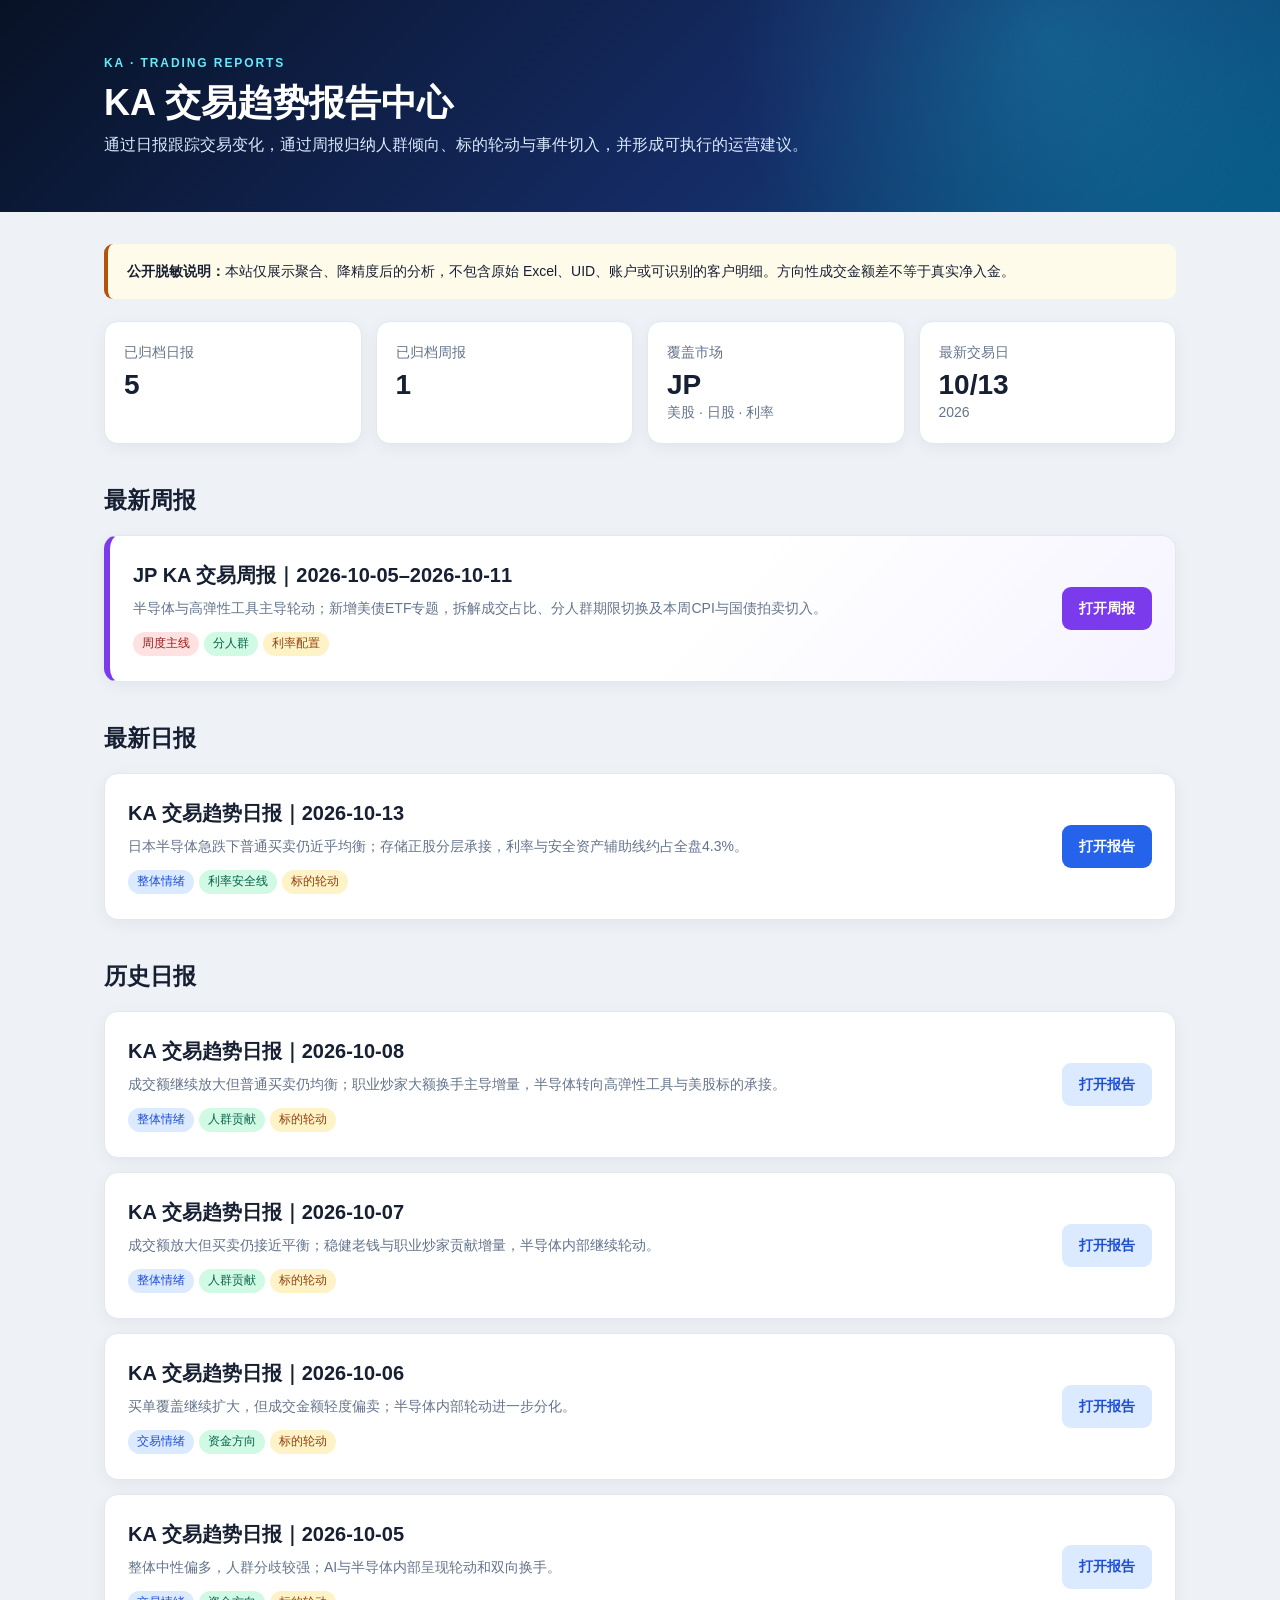
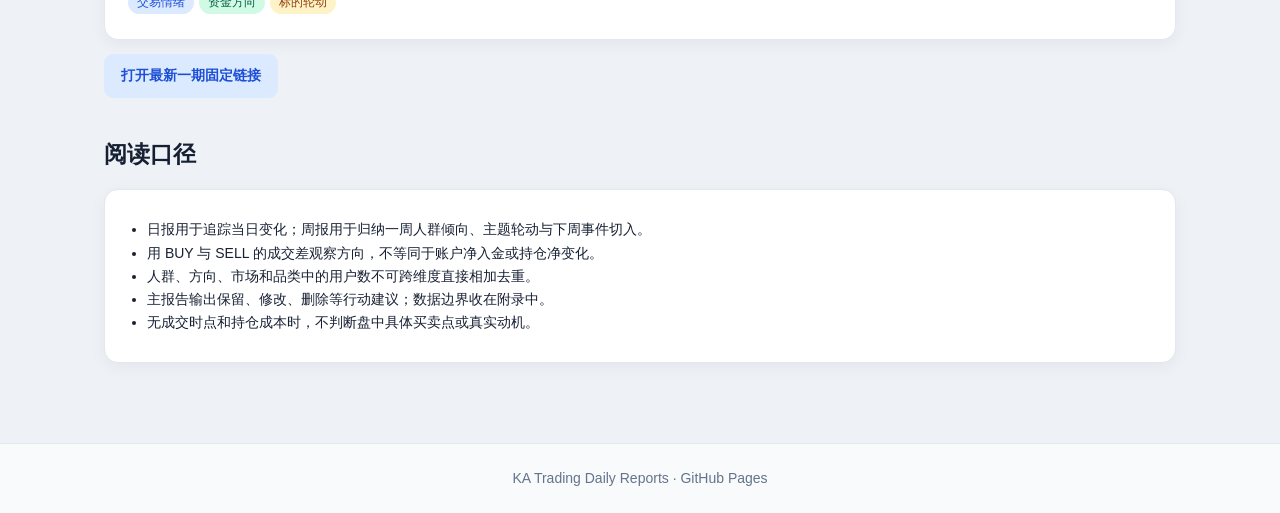
==== commit b4642a81: "Publish 2026-10-13 KA trading report Co-Authored-By: Claude <noreply@anthropic.com>" ====
--- a/index.html
+++ b/index.html
@@ -12,10 +12,10 @@
 <main class="shell wrap">
   <div class="notice"><strong>公开脱敏说明：</strong>本站仅展示聚合、降精度后的分析，不包含原始 Excel、UID、账户或可识别的客户明细。方向性成交金额差不等于真实净入金。</div>
   <div class="summary">
-    <div class="card"><div class="label">已归档日报</div><div class="value">4</div></div>
+    <div class="card"><div class="label">已归档日报</div><div class="value">5</div></div>
     <div class="card"><div class="label">已归档周报</div><div class="value">1</div></div>
     <div class="card"><div class="label">覆盖市场</div><div class="value">JP</div><div class="label">美股 · 日股 · 利率</div></div>
-    <div class="card"><div class="label">最新覆盖周期</div><div class="value">10/05–11</div><div class="label">2026</div></div>
+    <div class="card"><div class="label">最新交易日</div><div class="value">10/13</div><div class="label">2026</div></div>
   </div>
   <h2 class="section-title">最新周报</h2>
   <article class="report-card weekly-feature">
@@ -24,10 +24,14 @@
   </article>
   <h2 class="section-title">最新日报</h2>
   <article class="report-card">
-    <div><h2>KA 交易趋势日报｜2026-10-08</h2><p>成交额继续放大但普通买卖仍均衡；职业炒家大额换手主导增量，半导体转向高弹性工具与美股标的承接。</p><div class="tags"><span class="tag">整体情绪</span><span class="tag green">人群贡献</span><span class="tag amber">标的轮动</span></div></div>
-    <a class="button" href="reports/2026/2026-10-08/?v=20261009-1">打开报告</a>
+    <div><h2>KA 交易趋势日报｜2026-10-13</h2><p>日本半导体急跌下普通买卖仍近乎均衡；存储正股分层承接，利率与安全资产辅助线约占全盘4.3%。</p><div class="tags"><span class="tag">整体情绪</span><span class="tag green">利率安全线</span><span class="tag amber">标的轮动</span></div></div>
+    <a class="button" href="reports/2026/2026-10-13/?v=20261014-1">打开报告</a>
   </article>
   <h2 class="section-title">历史日报</h2>
+  <article class="report-card">
+    <div><h2>KA 交易趋势日报｜2026-10-08</h2><p>成交额继续放大但普通买卖仍均衡；职业炒家大额换手主导增量，半导体转向高弹性工具与美股标的承接。</p><div class="tags"><span class="tag">整体情绪</span><span class="tag green">人群贡献</span><span class="tag amber">标的轮动</span></div></div>
+    <a class="button secondary" href="reports/2026/2026-10-08/?v=20261009-1">打开报告</a>
+  </article>
   <article class="report-card">
     <div><h2>KA 交易趋势日报｜2026-10-07</h2><p>成交额放大但买卖仍接近平衡；稳健老钱与职业炒家贡献增量，半导体内部继续轮动。</p><div class="tags"><span class="tag">整体情绪</span><span class="tag green">人群贡献</span><span class="tag amber">标的轮动</span></div></div>
     <a class="button secondary" href="reports/2026/2026-10-07/?v=20261008-1">打开报告</a>
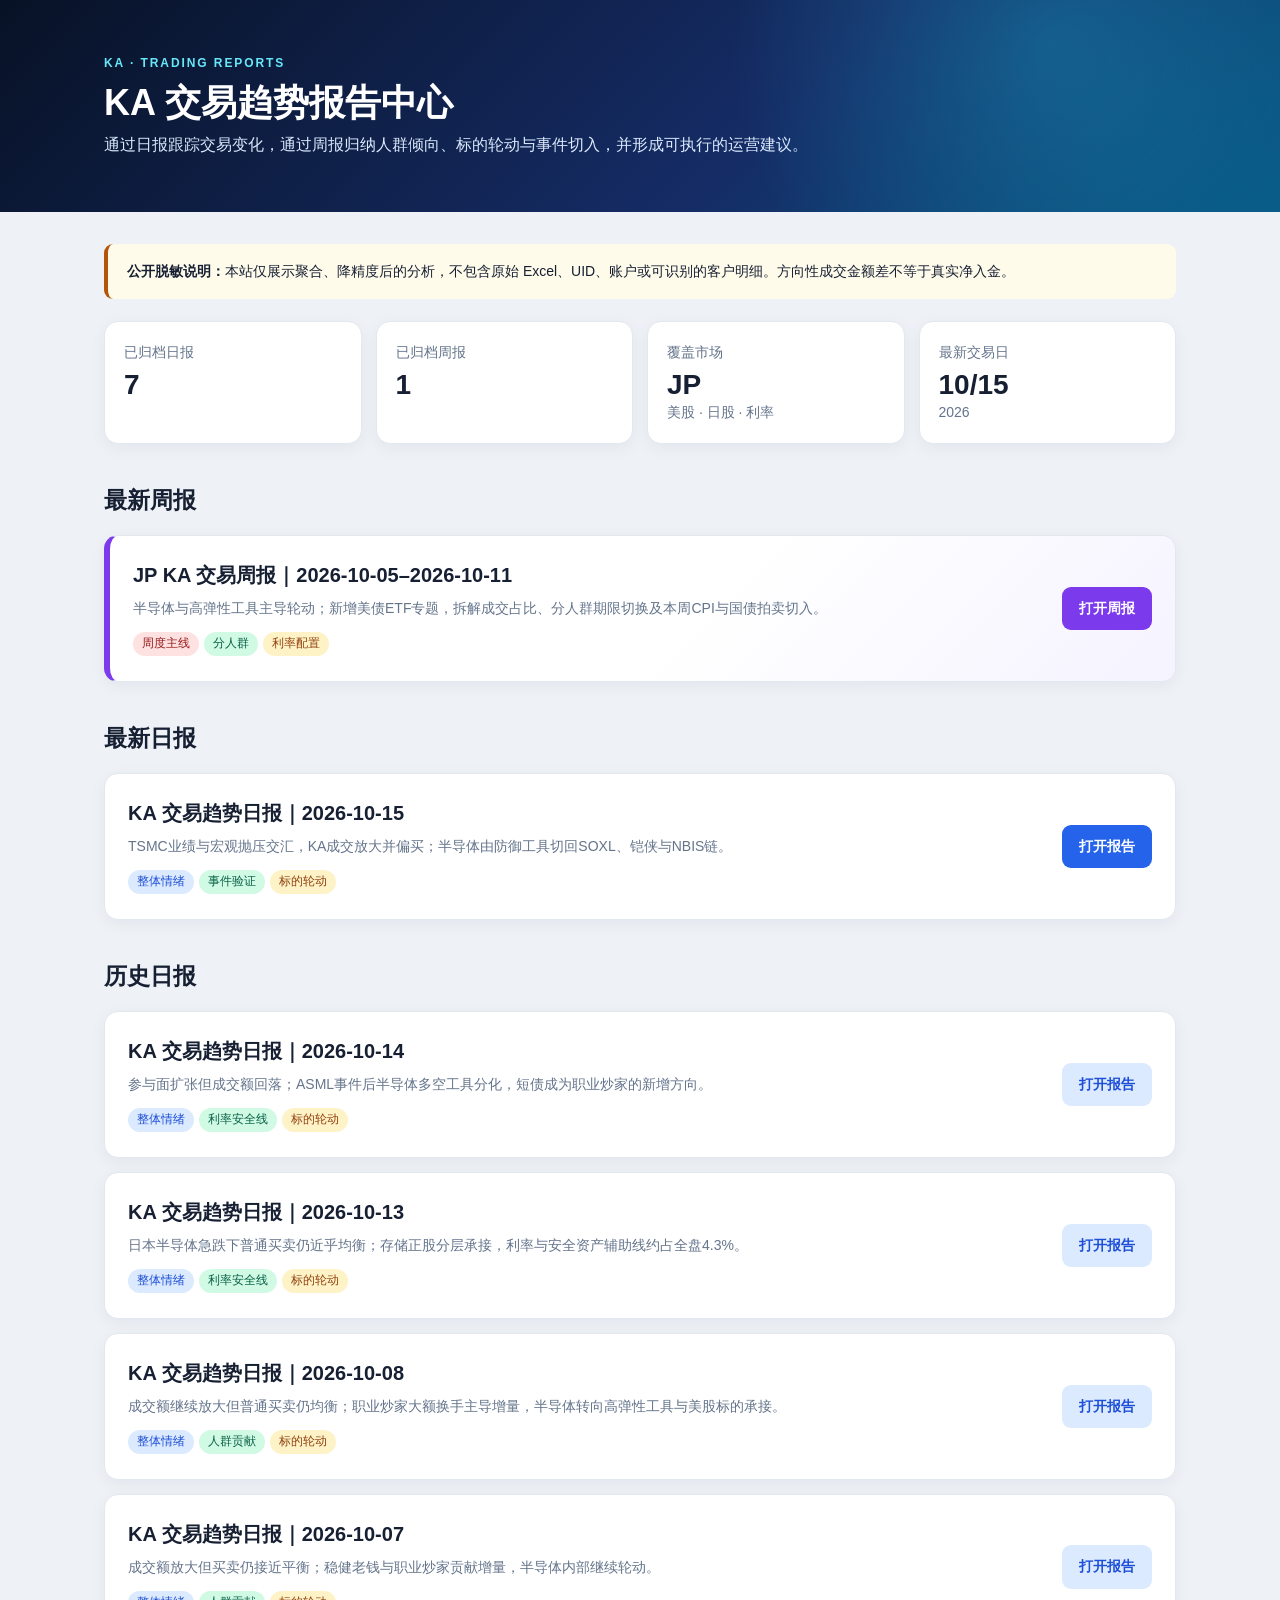
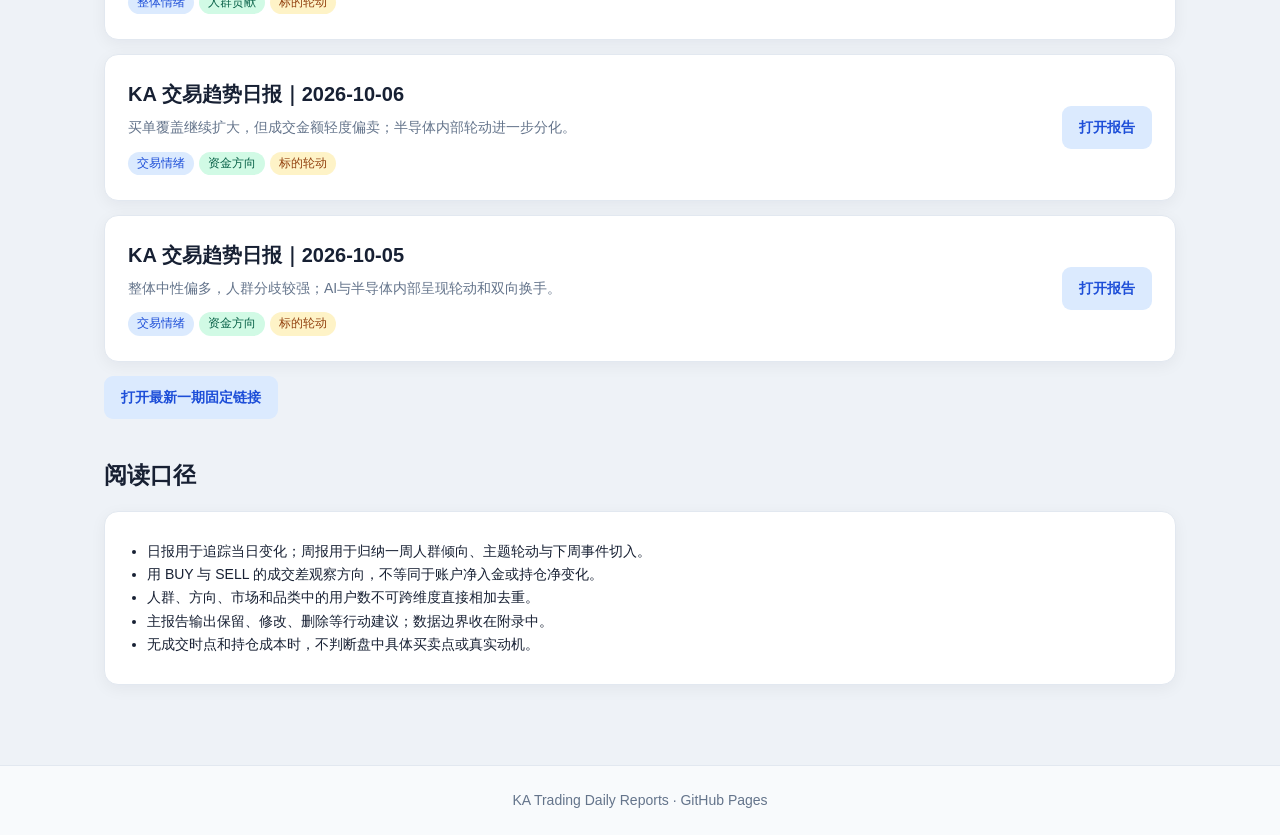
==== commit 2d7e7d8e: "Publish 2026-10-14 and 2026-10-15 KA trading reports" ====
--- a/index.html
+++ b/index.html
@@ -12,10 +12,10 @@
 <main class="shell wrap">
   <div class="notice"><strong>公开脱敏说明：</strong>本站仅展示聚合、降精度后的分析，不包含原始 Excel、UID、账户或可识别的客户明细。方向性成交金额差不等于真实净入金。</div>
   <div class="summary">
-    <div class="card"><div class="label">已归档日报</div><div class="value">5</div></div>
+    <div class="card"><div class="label">已归档日报</div><div class="value">7</div></div>
     <div class="card"><div class="label">已归档周报</div><div class="value">1</div></div>
     <div class="card"><div class="label">覆盖市场</div><div class="value">JP</div><div class="label">美股 · 日股 · 利率</div></div>
-    <div class="card"><div class="label">最新交易日</div><div class="value">10/13</div><div class="label">2026</div></div>
+    <div class="card"><div class="label">最新交易日</div><div class="value">10/15</div><div class="label">2026</div></div>
   </div>
   <h2 class="section-title">最新周报</h2>
   <article class="report-card weekly-feature">
@@ -24,10 +24,18 @@
   </article>
   <h2 class="section-title">最新日报</h2>
   <article class="report-card">
-    <div><h2>KA 交易趋势日报｜2026-10-13</h2><p>日本半导体急跌下普通买卖仍近乎均衡；存储正股分层承接，利率与安全资产辅助线约占全盘4.3%。</p><div class="tags"><span class="tag">整体情绪</span><span class="tag green">利率安全线</span><span class="tag amber">标的轮动</span></div></div>
-    <a class="button" href="reports/2026/2026-10-13/?v=20261014-1">打开报告</a>
+    <div><h2>KA 交易趋势日报｜2026-10-15</h2><p>TSMC业绩与宏观抛压交汇，KA成交放大并偏买；半导体由防御工具切回SOXL、铠侠与NBIS链。</p><div class="tags"><span class="tag">整体情绪</span><span class="tag green">事件验证</span><span class="tag amber">标的轮动</span></div></div>
+    <a class="button" href="reports/2026/2026-10-15/?v=20261016-1">打开报告</a>
   </article>
   <h2 class="section-title">历史日报</h2>
+  <article class="report-card">
+    <div><h2>KA 交易趋势日报｜2026-10-14</h2><p>参与面扩张但成交额回落；ASML事件后半导体多空工具分化，短债成为职业炒家的新增方向。</p><div class="tags"><span class="tag">整体情绪</span><span class="tag green">利率安全线</span><span class="tag amber">标的轮动</span></div></div>
+    <a class="button secondary" href="reports/2026/2026-10-14/?v=20261016-1">打开报告</a>
+  </article>
+  <article class="report-card">
+    <div><h2>KA 交易趋势日报｜2026-10-13</h2><p>日本半导体急跌下普通买卖仍近乎均衡；存储正股分层承接，利率与安全资产辅助线约占全盘4.3%。</p><div class="tags"><span class="tag">整体情绪</span><span class="tag green">利率安全线</span><span class="tag amber">标的轮动</span></div></div>
+    <a class="button secondary" href="reports/2026/2026-10-13/?v=20261014-1">打开报告</a>
+  </article>
   <article class="report-card">
     <div><h2>KA 交易趋势日报｜2026-10-08</h2><p>成交额继续放大但普通买卖仍均衡；职业炒家大额换手主导增量，半导体转向高弹性工具与美股标的承接。</p><div class="tags"><span class="tag">整体情绪</span><span class="tag green">人群贡献</span><span class="tag amber">标的轮动</span></div></div>
     <a class="button secondary" href="reports/2026/2026-10-08/?v=20261009-1">打开报告</a>
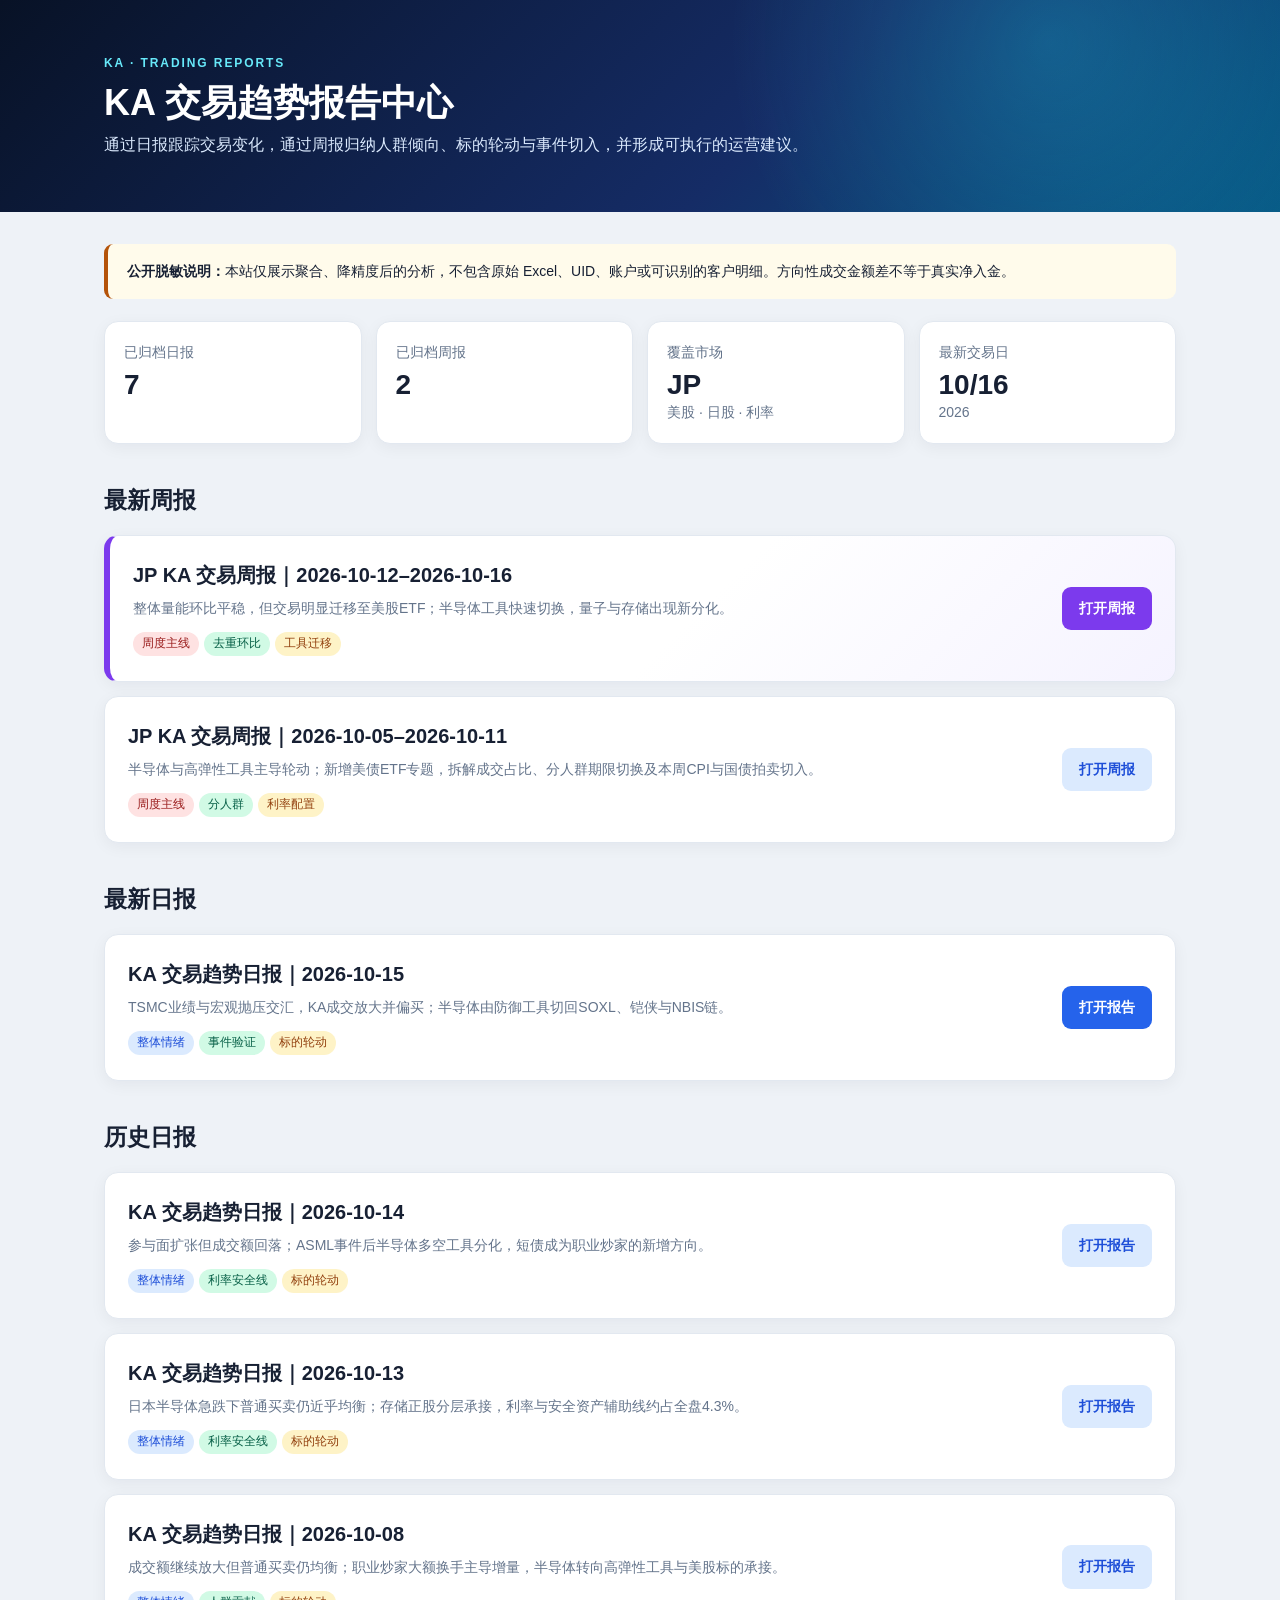
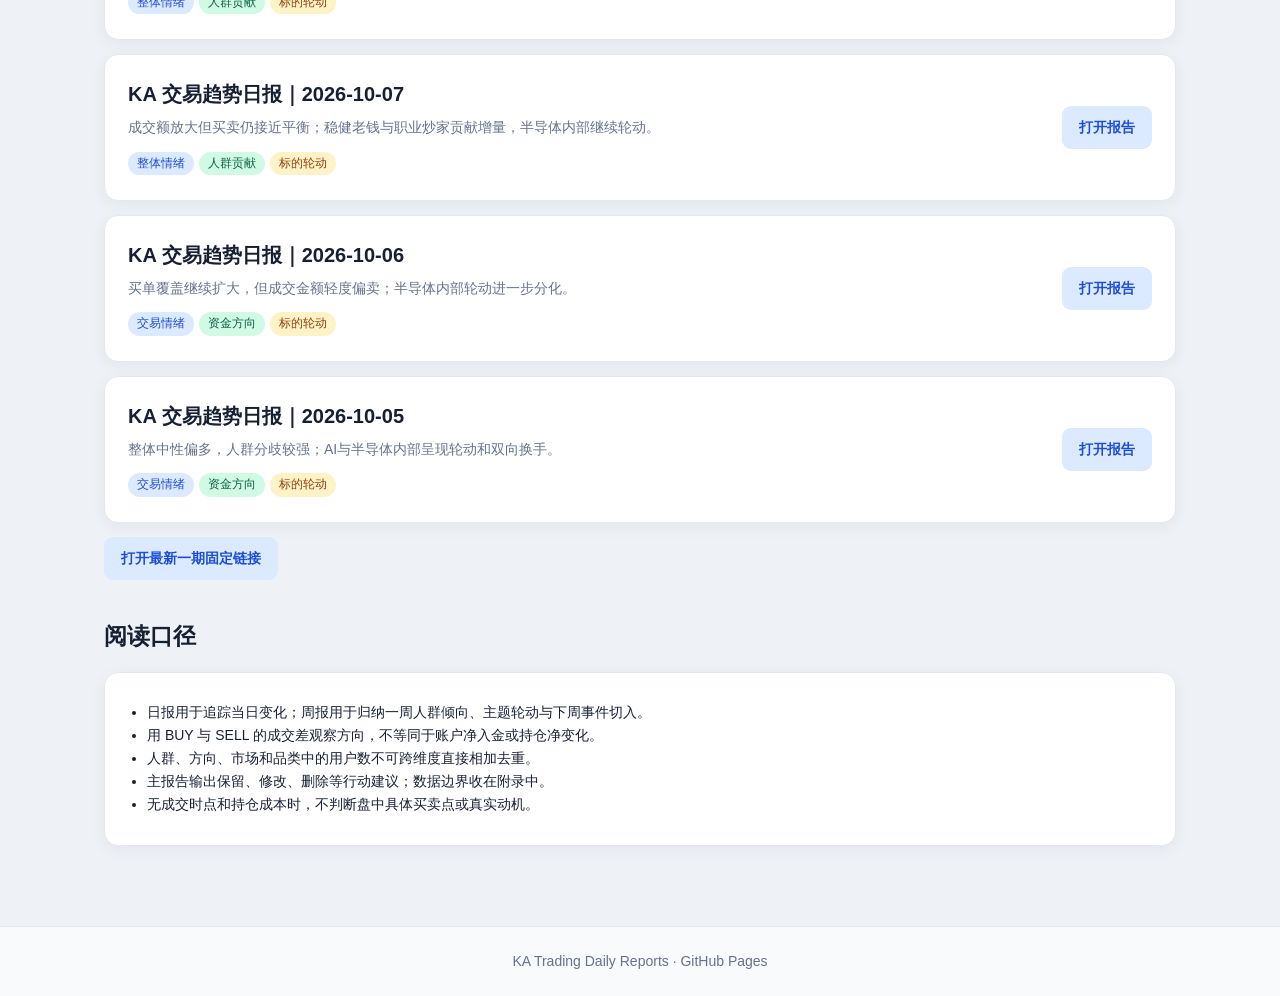
==== commit 557f2d5c: "Publish 2026-10-12 to 2026-10-16 KA weekly report" ====
--- a/index.html
+++ b/index.html
@@ -13,14 +13,18 @@
   <div class="notice"><strong>公开脱敏说明：</strong>本站仅展示聚合、降精度后的分析，不包含原始 Excel、UID、账户或可识别的客户明细。方向性成交金额差不等于真实净入金。</div>
   <div class="summary">
     <div class="card"><div class="label">已归档日报</div><div class="value">7</div></div>
-    <div class="card"><div class="label">已归档周报</div><div class="value">1</div></div>
+    <div class="card"><div class="label">已归档周报</div><div class="value">2</div></div>
     <div class="card"><div class="label">覆盖市场</div><div class="value">JP</div><div class="label">美股 · 日股 · 利率</div></div>
-    <div class="card"><div class="label">最新交易日</div><div class="value">10/15</div><div class="label">2026</div></div>
+    <div class="card"><div class="label">最新交易日</div><div class="value">10/16</div><div class="label">2026</div></div>
   </div>
   <h2 class="section-title">最新周报</h2>
   <article class="report-card weekly-feature">
+    <div><h2>JP KA 交易周报｜2026-10-12–2026-10-16</h2><p>整体量能环比平稳，但交易明显迁移至美股ETF；半导体工具快速切换，量子与存储出现新分化。</p><div class="tags"><span class="tag red">周度主线</span><span class="tag green">去重环比</span><span class="tag amber">工具迁移</span></div></div>
+    <a class="button" href="reports/weekly/2026/2026-10-12_2026-10-16/?v=20261019-1">打开周报</a>
+  </article>
+  <article class="report-card">
     <div><h2>JP KA 交易周报｜2026-10-05–2026-10-11</h2><p>半导体与高弹性工具主导轮动；新增美债ETF专题，拆解成交占比、分人群期限切换及本周CPI与国债拍卖切入。</p><div class="tags"><span class="tag red">周度主线</span><span class="tag green">分人群</span><span class="tag amber">利率配置</span></div></div>
-    <a class="button" href="reports/weekly/2026/2026-10-05_2026-10-11/?v=20261013-1">打开周报</a>
+    <a class="button secondary" href="reports/weekly/2026/2026-10-05_2026-10-11/?v=20261013-1">打开周报</a>
   </article>
   <h2 class="section-title">最新日报</h2>
   <article class="report-card">
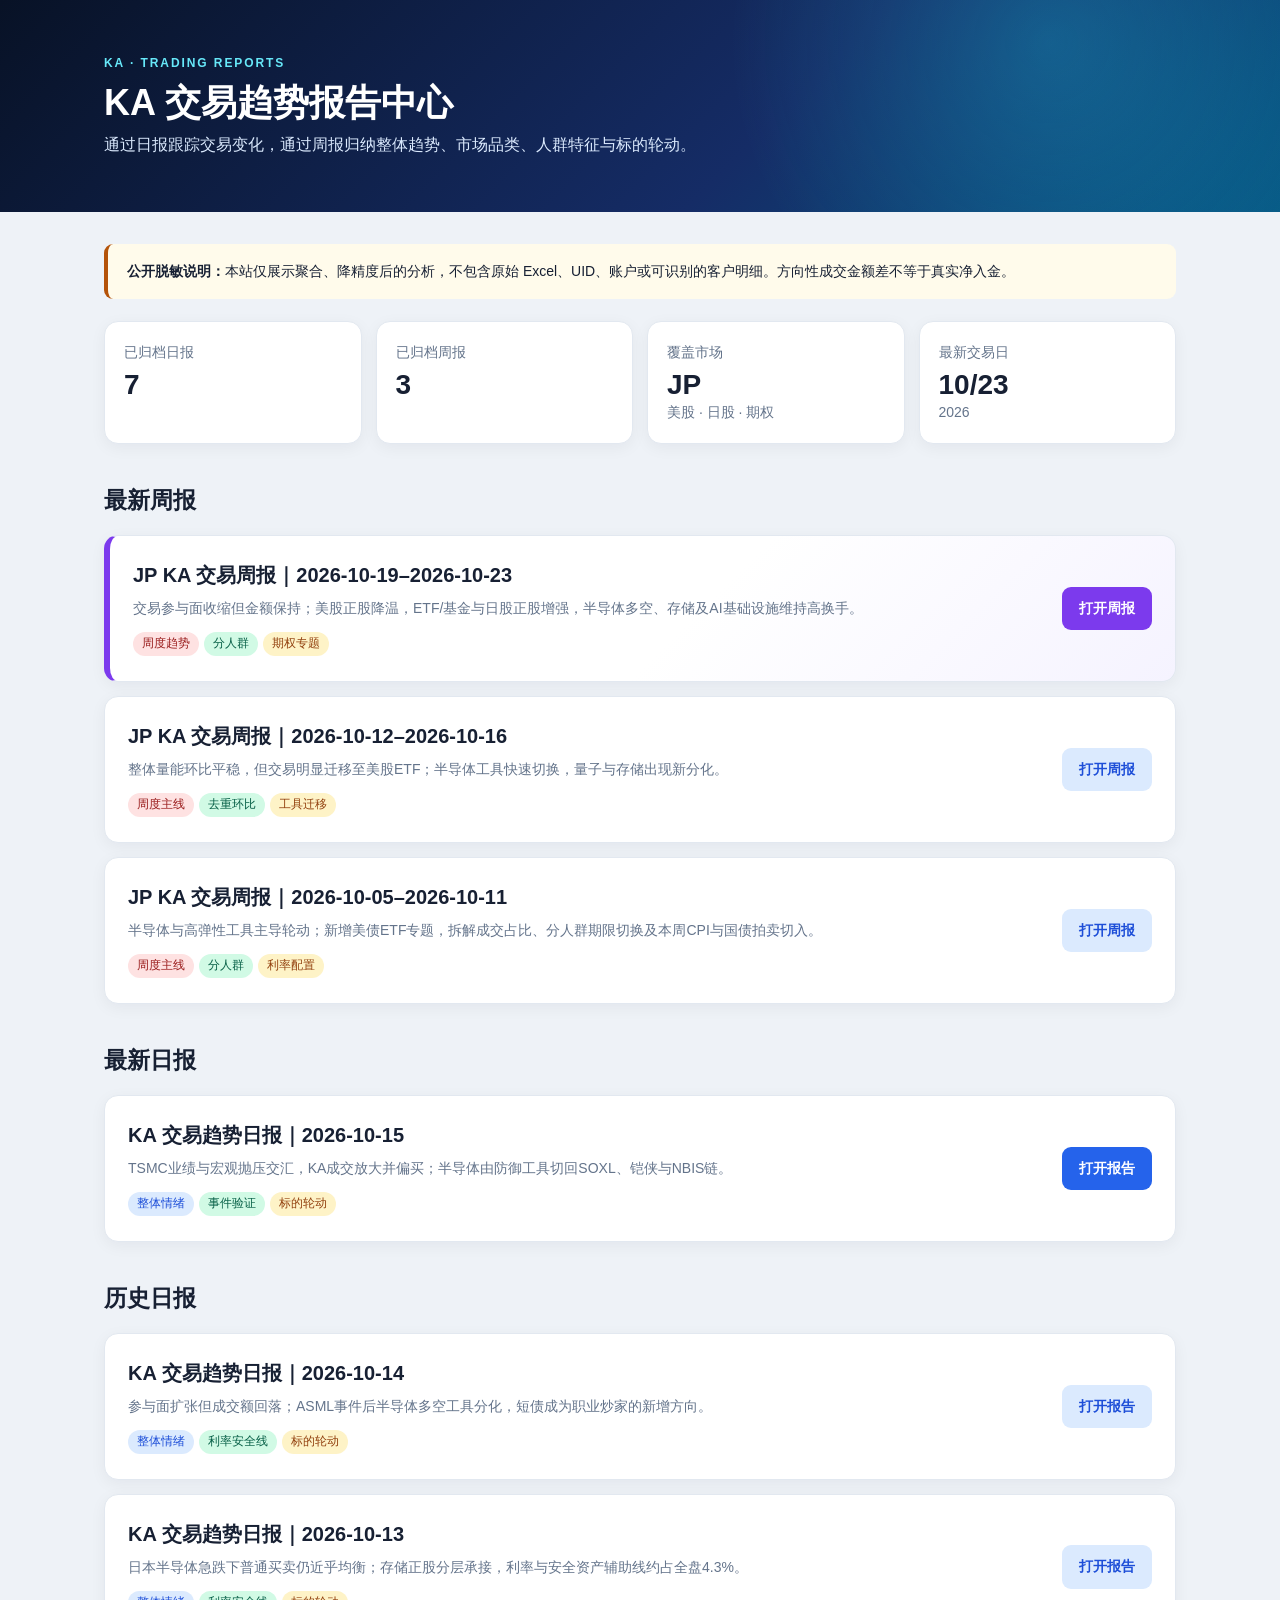
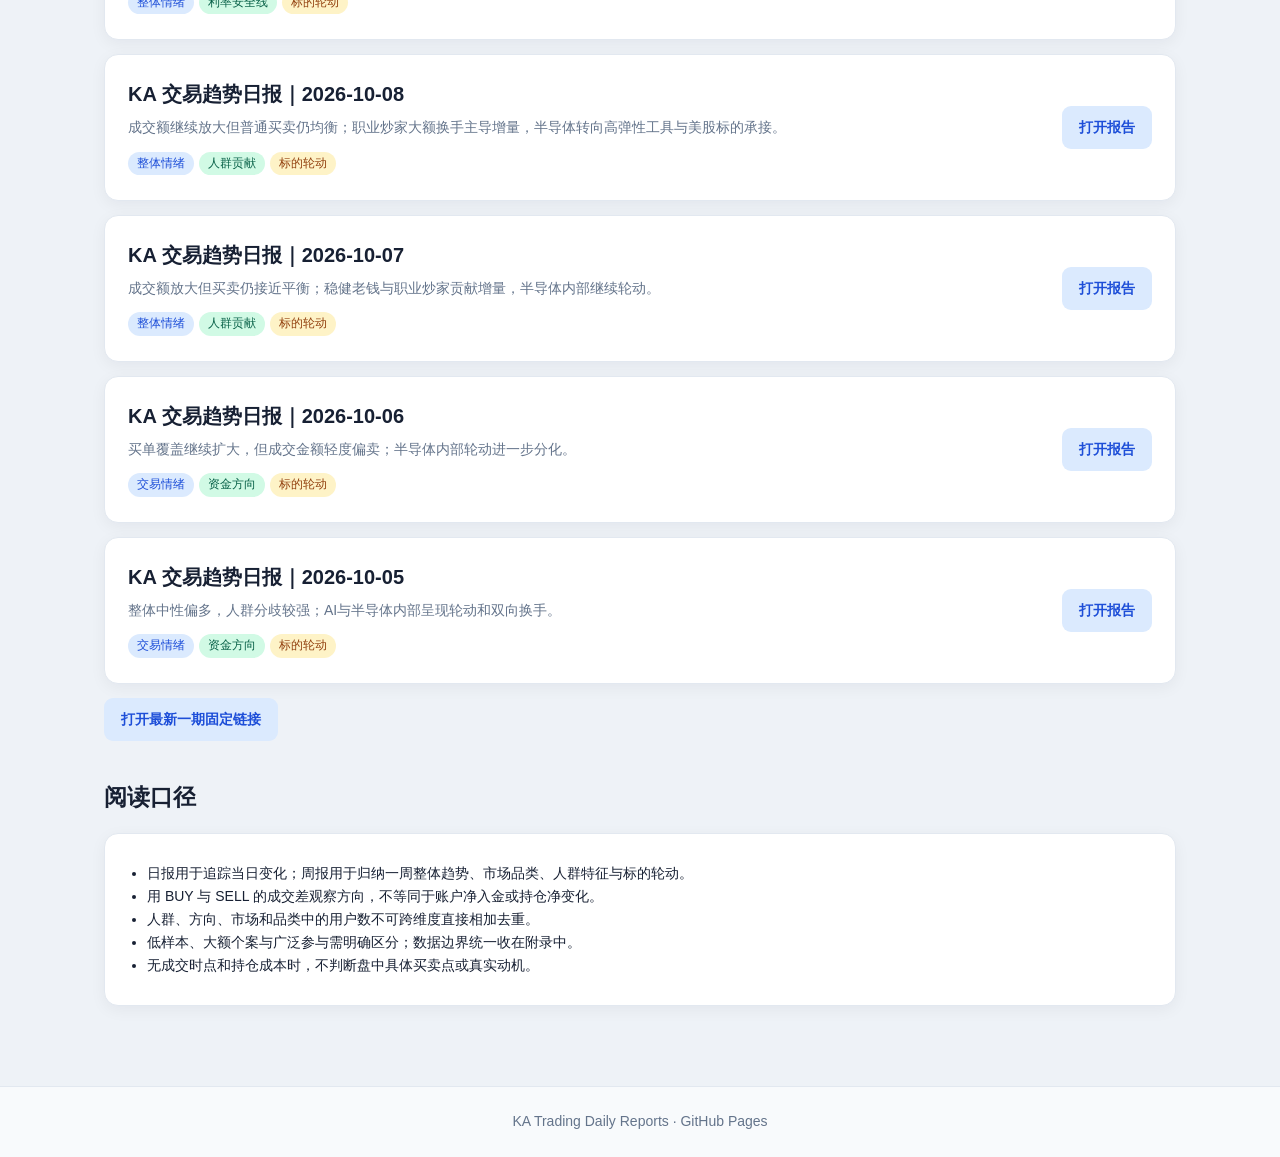
==== commit eb337720: "Publish 2026-10-19 to 2026-10-23 KA weekly report" ====
--- a/index.html
+++ b/index.html
@@ -8,19 +8,23 @@
   <link rel="stylesheet" href="assets/site.css">
 </head>
 <body>
-<header class="hero"><div class="shell"><div class="eyebrow">KA · TRADING REPORTS</div><h1>KA 交易趋势报告中心</h1><p>通过日报跟踪交易变化，通过周报归纳人群倾向、标的轮动与事件切入，并形成可执行的运营建议。</p></div></header>
+<header class="hero"><div class="shell"><div class="eyebrow">KA · TRADING REPORTS</div><h1>KA 交易趋势报告中心</h1><p>通过日报跟踪交易变化，通过周报归纳整体趋势、市场品类、人群特征与标的轮动。</p></div></header>
 <main class="shell wrap">
   <div class="notice"><strong>公开脱敏说明：</strong>本站仅展示聚合、降精度后的分析，不包含原始 Excel、UID、账户或可识别的客户明细。方向性成交金额差不等于真实净入金。</div>
   <div class="summary">
     <div class="card"><div class="label">已归档日报</div><div class="value">7</div></div>
-    <div class="card"><div class="label">已归档周报</div><div class="value">2</div></div>
-    <div class="card"><div class="label">覆盖市场</div><div class="value">JP</div><div class="label">美股 · 日股 · 利率</div></div>
-    <div class="card"><div class="label">最新交易日</div><div class="value">10/16</div><div class="label">2026</div></div>
+    <div class="card"><div class="label">已归档周报</div><div class="value">3</div></div>
+    <div class="card"><div class="label">覆盖市场</div><div class="value">JP</div><div class="label">美股 · 日股 · 期权</div></div>
+    <div class="card"><div class="label">最新交易日</div><div class="value">10/23</div><div class="label">2026</div></div>
   </div>
   <h2 class="section-title">最新周报</h2>
   <article class="report-card weekly-feature">
+    <div><h2>JP KA 交易周报｜2026-10-19–2026-10-23</h2><p>交易参与面收缩但金额保持；美股正股降温，ETF/基金与日股正股增强，半导体多空、存储及AI基础设施维持高换手。</p><div class="tags"><span class="tag red">周度趋势</span><span class="tag green">分人群</span><span class="tag amber">期权专题</span></div></div>
+    <a class="button" href="reports/weekly/2026/2026-10-19_2026-10-23/?v=20261026-1">打开周报</a>
+  </article>
+  <article class="report-card">
     <div><h2>JP KA 交易周报｜2026-10-12–2026-10-16</h2><p>整体量能环比平稳，但交易明显迁移至美股ETF；半导体工具快速切换，量子与存储出现新分化。</p><div class="tags"><span class="tag red">周度主线</span><span class="tag green">去重环比</span><span class="tag amber">工具迁移</span></div></div>
-    <a class="button" href="reports/weekly/2026/2026-10-12_2026-10-16/?v=20261019-1">打开周报</a>
+    <a class="button secondary" href="reports/weekly/2026/2026-10-12_2026-10-16/?v=20261019-1">打开周报</a>
   </article>
   <article class="report-card">
     <div><h2>JP KA 交易周报｜2026-10-05–2026-10-11</h2><p>半导体与高弹性工具主导轮动；新增美债ETF专题，拆解成交占比、分人群期限切换及本周CPI与国债拍卖切入。</p><div class="tags"><span class="tag red">周度主线</span><span class="tag green">分人群</span><span class="tag amber">利率配置</span></div></div>
@@ -58,7 +62,7 @@
   </article>
   <p><a class="button secondary" href="latest.html">打开最新一期固定链接</a></p>
   <h2 class="section-title">阅读口径</h2>
-  <section class="panel"><ul><li>日报用于追踪当日变化；周报用于归纳一周人群倾向、主题轮动与下周事件切入。</li><li>用 BUY 与 SELL 的成交差观察方向，不等同于账户净入金或持仓净变化。</li><li>人群、方向、市场和品类中的用户数不可跨维度直接相加去重。</li><li>主报告输出保留、修改、删除等行动建议；数据边界收在附录中。</li><li>无成交时点和持仓成本时，不判断盘中具体买卖点或真实动机。</li></ul></section>
+  <section class="panel"><ul><li>日报用于追踪当日变化；周报用于归纳一周整体趋势、市场品类、人群特征与标的轮动。</li><li>用 BUY 与 SELL 的成交差观察方向，不等同于账户净入金或持仓净变化。</li><li>人群、方向、市场和品类中的用户数不可跨维度直接相加去重。</li><li>低样本、大额个案与广泛参与需明确区分；数据边界统一收在附录中。</li><li>无成交时点和持仓成本时，不判断盘中具体买卖点或真实动机。</li></ul></section>
 </main>
 <footer>KA Trading Daily Reports · GitHub Pages</footer>
 </body>
